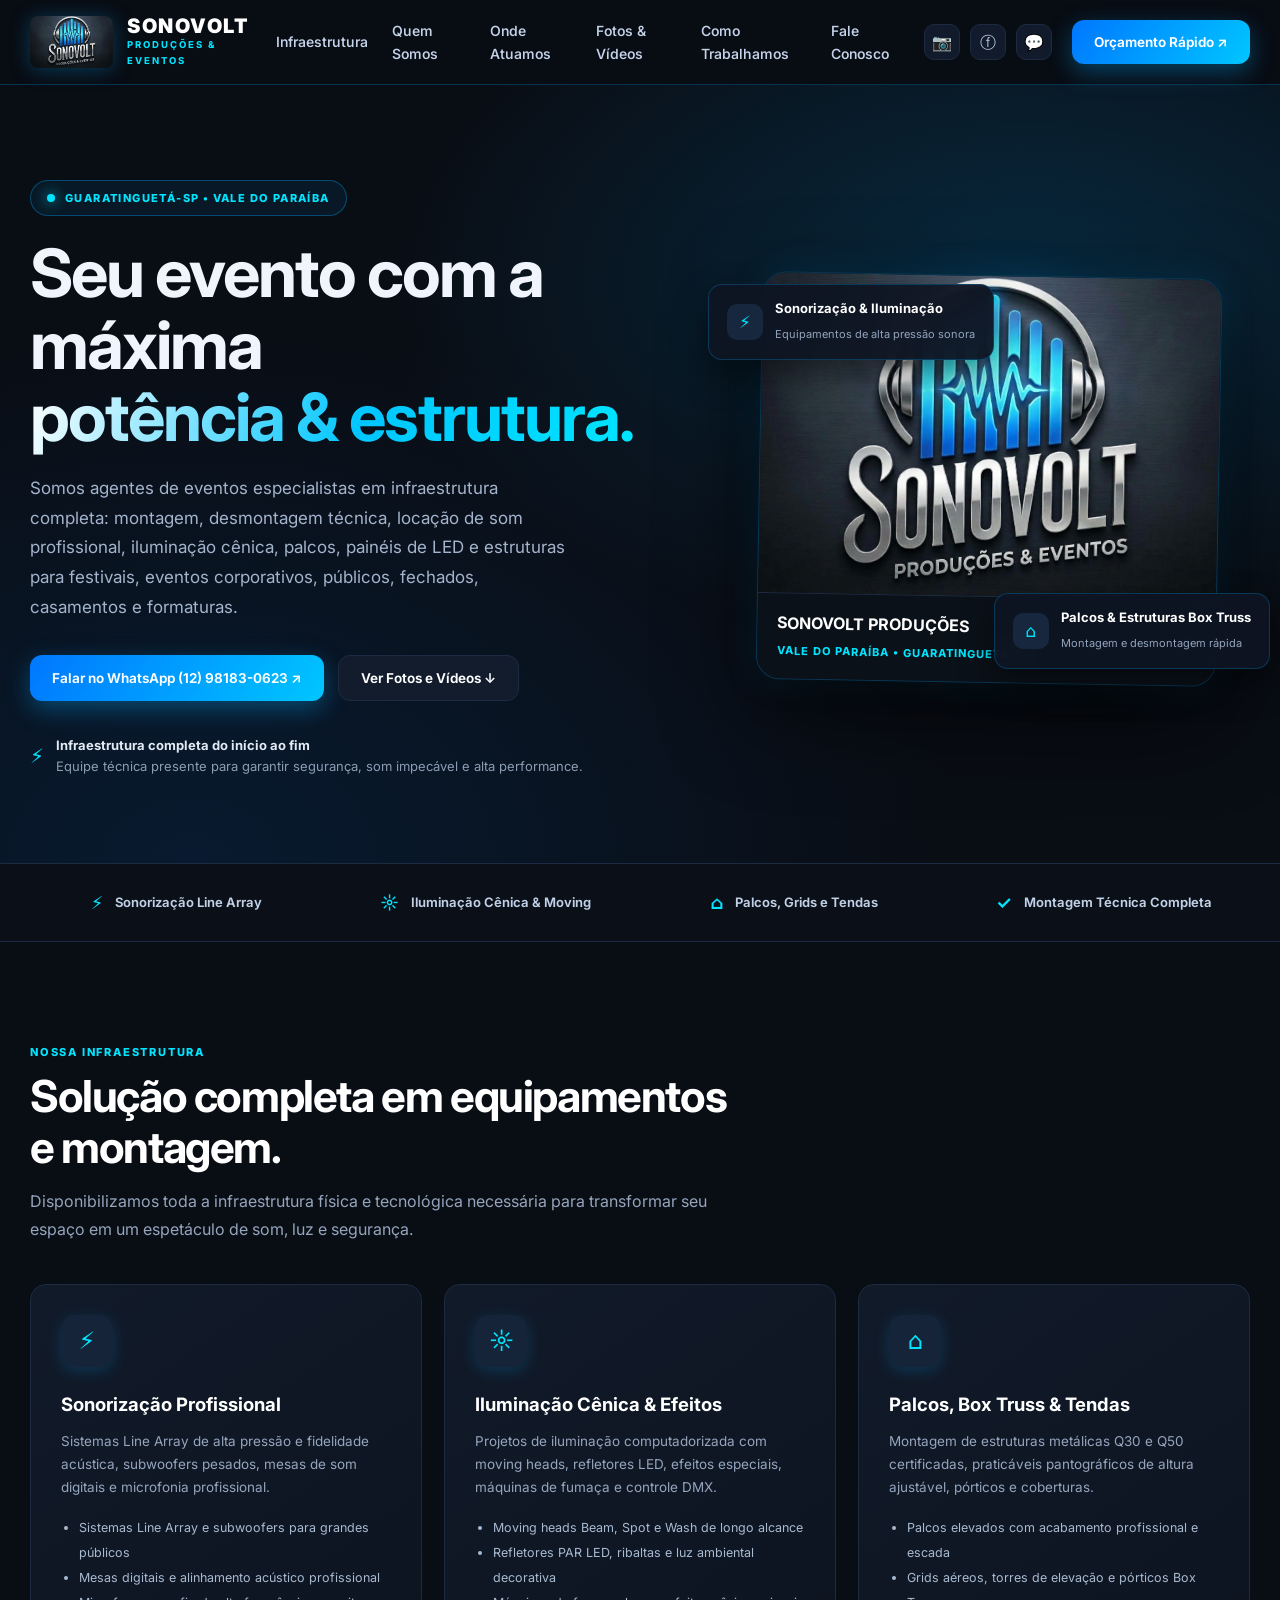
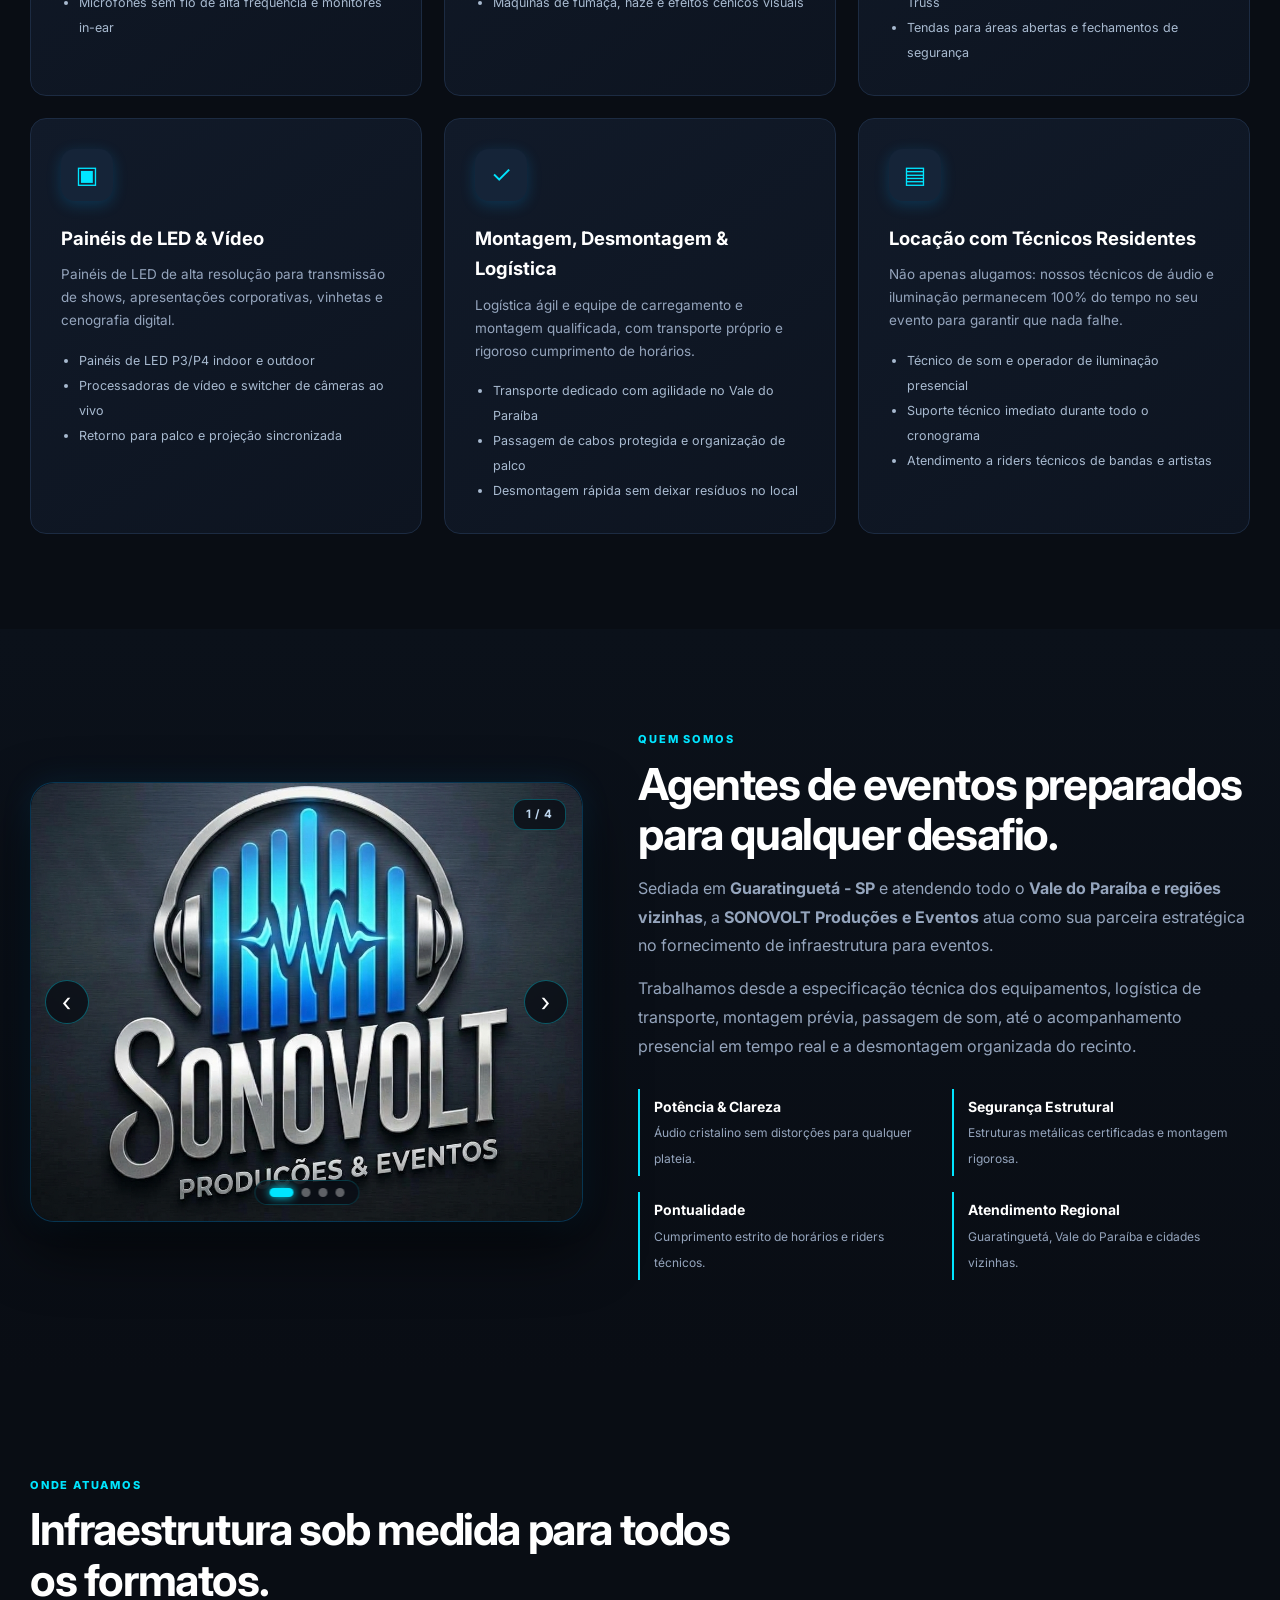
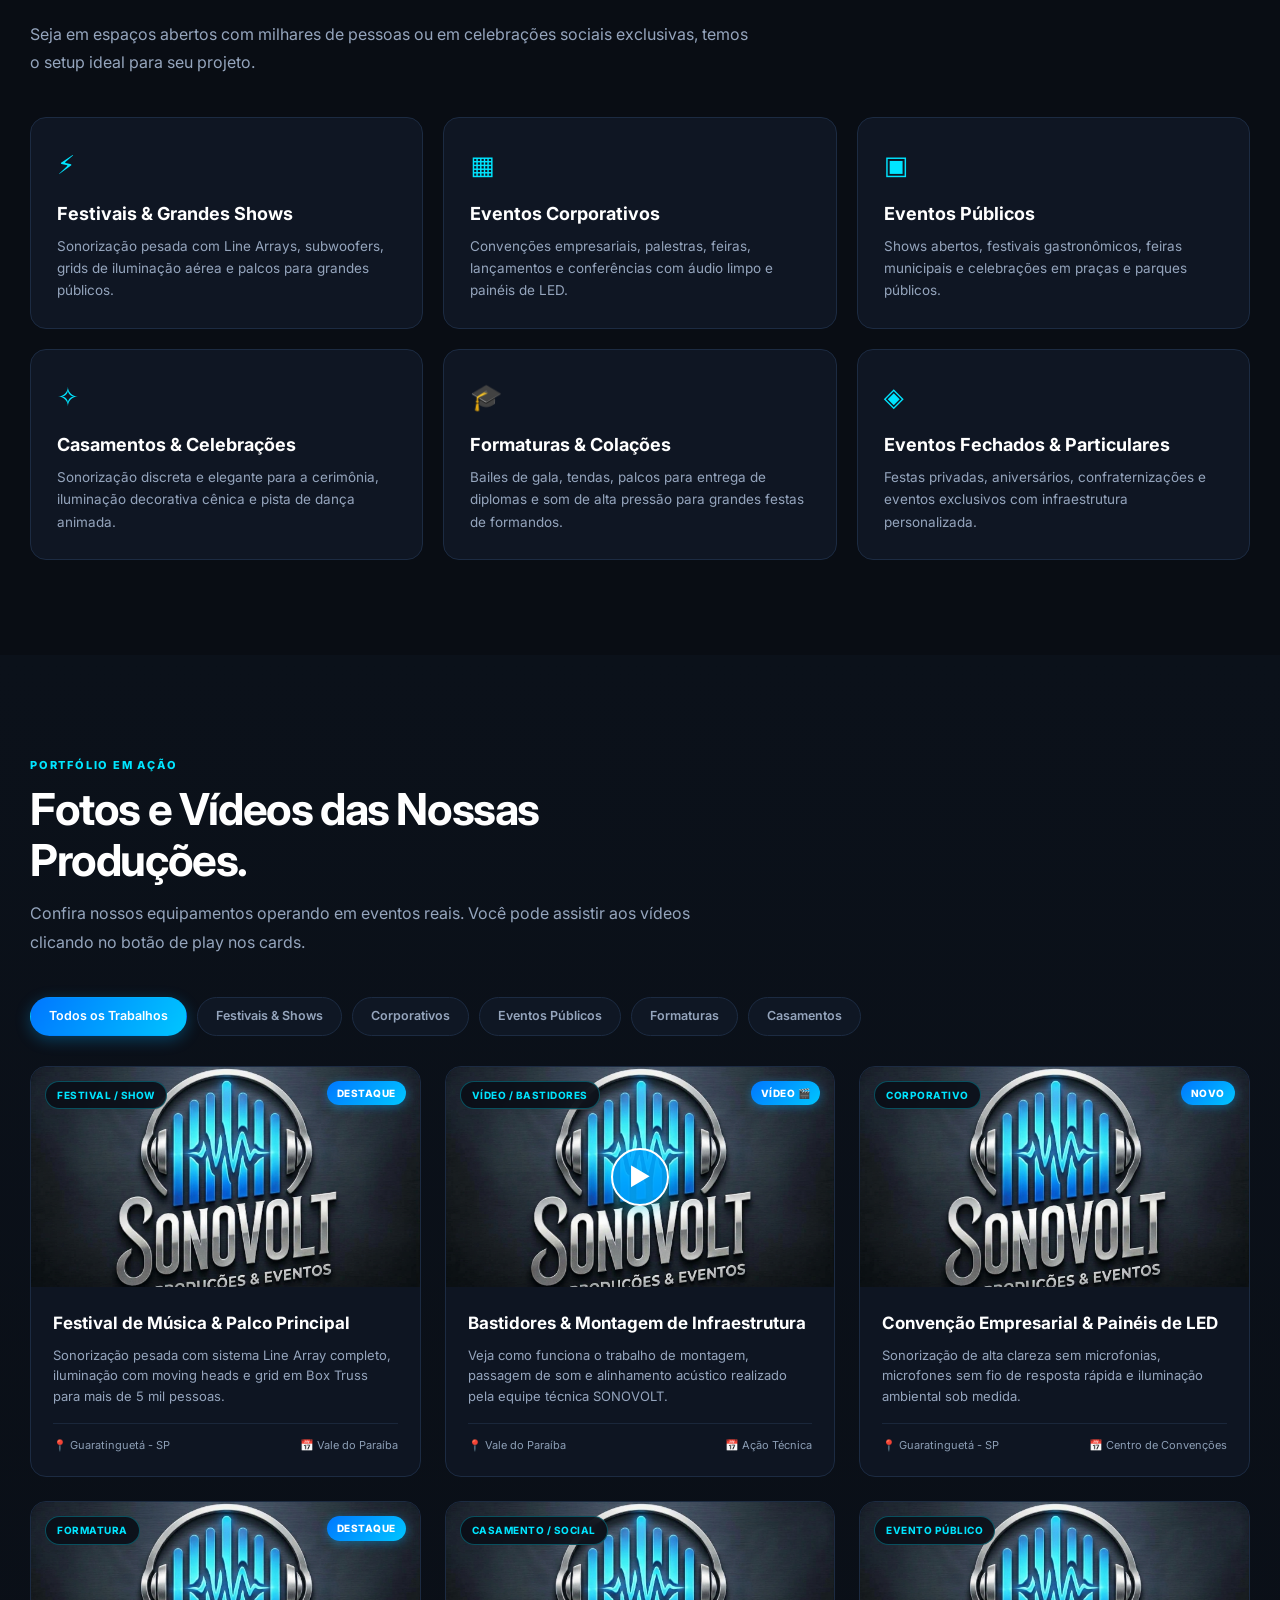
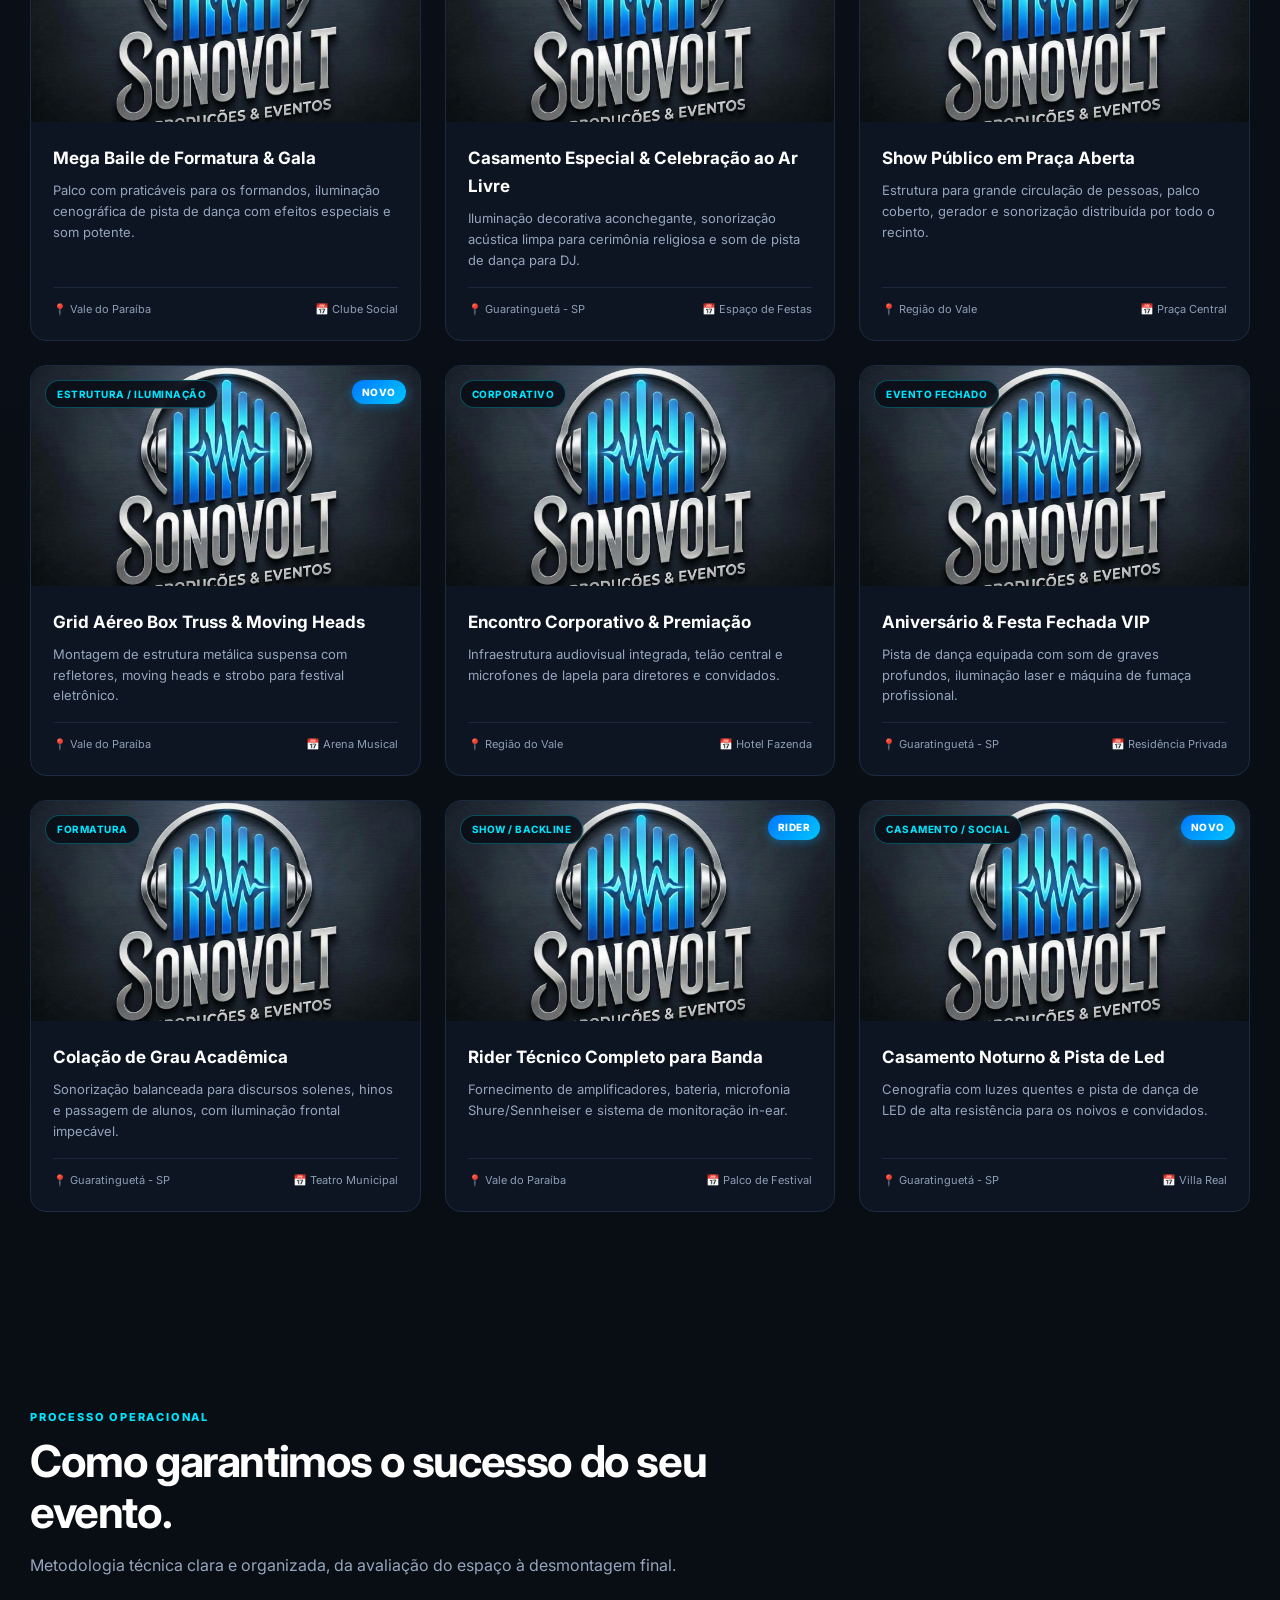
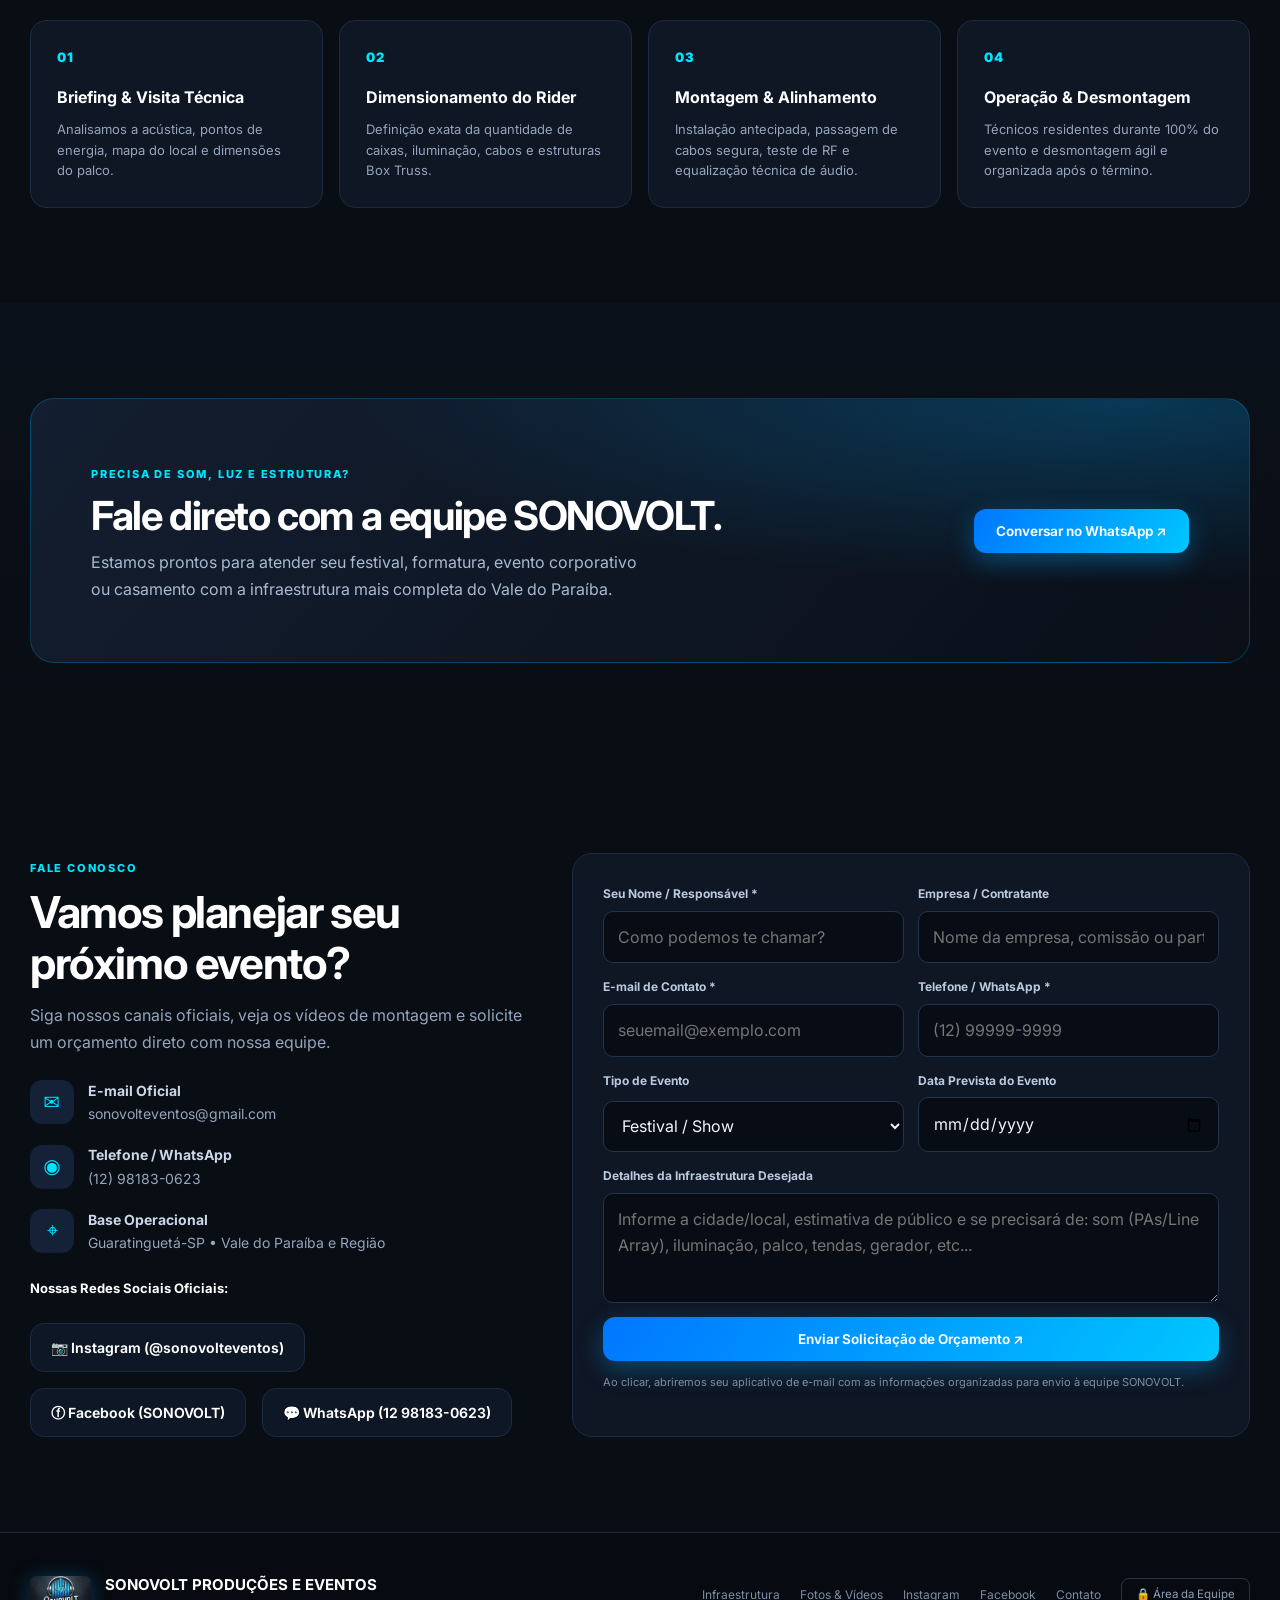
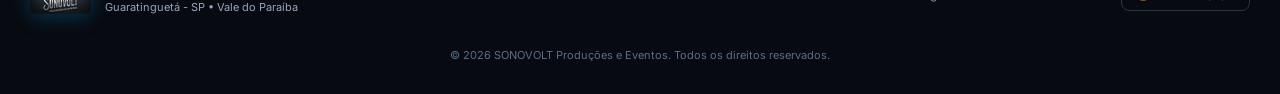
==== index.html @ 77bb7393 "Add files via upload" ====
<!DOCTYPE html>
<html lang="pt-BR">
<head>
  <meta charset="UTF-8">
  <meta name="viewport" content="width=device-width, initial-scale=1">
  <meta name="theme-color" content="#090d14">
  <meta name="description" content="SONOVOLT Produções e Eventos — Infraestrutura completa de montagem, desmontagem, locação e equipamentos para festivais, corporativos, públicos, casamentos e formaturas em Guaratinguetá-SP e Vale do Paraíba.">
  <title>SONOVOLT | Produções & Eventos — Guaratinguetá-SP</title>

  <!-- Google Fonts Inter -->
  <link rel="preconnect" href="https://fonts.googleapis.com">
  <link rel="preconnect" href="https://fonts.gstatic.com" crossorigin>
  <link href="https://fonts.googleapis.com/css2?family=Inter:wght@400;500;600;700;800;900&display=swap" rel="stylesheet">

  <!-- Estilo Oficial SONOVOLT -->
  <link rel="stylesheet" href="css/style.css">
</head>
<body>

  <!-- Topo & Navegação -->
  <header class="top">
    <div class="container nav">
      <a class="brand" href="#inicio" aria-label="SONOVOLT Início">
        <img src="assets/logo-sonovolt.jpg" alt="SONOVOLT Produções e Eventos" class="brand-logo-img">
        <div class="brand-text">
          <strong>SONOVOLT</strong>
          <small>PRODUÇÕES & EVENTOS</small>
        </div>
      </a>

      <div class="nav-right">
        <nav class="links" id="navLinks">
          <a href="#servicos">Infraestrutura</a>
          <a href="#sobre">Quem Somos</a>
          <a href="#atuacao">Onde Atuamos</a>
          <a href="#portfolio">Fotos & Vídeos</a>
          <a href="#processo">Como Trabalhamos</a>
          <a href="#contato">Fale Conosco</a>
        </nav>

        <!-- Redes Sociais no Topo -->
        <div class="social-nav-icons">
          <a href="https://instagram.com/sonovolteventos" target="_blank" class="social-nav-btn insta insta-link" title="Siga nosso Instagram" aria-label="Instagram">📷</a>
          <a href="https://facebook.com/sonovolteventos" target="_blank" class="social-nav-btn face face-link" title="Curta nosso Facebook" aria-label="Facebook">ⓕ</a>
          <a href="https://wa.me/5512981830623" target="_blank" class="social-nav-btn zap zap-link" title="Chame no WhatsApp" aria-label="WhatsApp">💬</a>
        </div>

        <a class="btn primary zap-link" href="https://wa.me/5512981830623" target="_blank">Orçamento Rápido ↗</a>
        <button class="menu-toggle" id="menuToggle" aria-label="Abrir menu">☰</button>
      </div>
    </div>
  </header>

  <main>
    <!-- Seção Hero / Principal -->
    <section class="hero" id="inicio">
      <div class="container hero-grid">
        <div>
          <span class="eyebrow"><span class="dot"></span> <span id="heroEyebrowText">Guaratinguetá-SP • Vale do Paraíba</span></span>
          <h1 id="heroMainTitle">Seu evento com a máxima<br><span class="gradient">potência & estrutura.</span></h1>
          <p id="heroDescription">Somos agentes de eventos especialistas em infraestrutura completa: montagem, desmontagem técnica, locação de som profissional, iluminação cênica, palcos, painéis de LED e estruturas para festivais, eventos corporativos, públicos, fechados, casamentos e formaturas.</p>
          
          <div class="hero-actions">
            <a class="btn primary zap-link" href="https://wa.me/5512981830623" target="_blank">Falar no WhatsApp (12) 98183-0623 ↗</a>
            <a class="btn" href="#portfolio">Ver Fotos e Vídeos ↓</a>
          </div>

          <div class="hero-note">
            <span style="color:var(--electric-cyan); font-size: 20px;">⚡</span>
            <span><strong>Infraestrutura completa do início ao fim</strong><br>Equipe técnica presente para garantir segurança, som impecável e alta performance.</span>
          </div>
        </div>

        <div class="hero-art">
          <div class="orb"></div>
          <div class="visual-card">
            <img src="assets/logo-sonovolt.jpg" alt="SONOVOLT Produções e Eventos">
            <div class="visual-caption">
              <div>
                <strong>SONOVOLT PRODUÇÕES</strong>
                <small>VALE DO PARAÍBA • GUARATINGUETÁ-SP</small>
              </div>
              <span style="color: var(--electric-cyan); font-size: 20px;">⚡</span>
            </div>
          </div>

          <div class="floating float-one">
            <span class="float-icon">⚡</span>
            <div>
              <b>Sonorização & Iluminação</b>
              <small>Equipamentos de alta pressão sonora</small>
            </div>
          </div>

          <div class="floating float-two">
            <span class="float-icon">⌂</span>
            <div>
              <b>Palcos & Estruturas Box Truss</b>
              <small>Montagem e desmontagem rápida</small>
            </div>
          </div>
        </div>
      </div>
    </section>

    <!-- Barra de Destaques / Confiança -->
    <div class="trust">
      <div class="container trust-grid">
        <div class="trust-item"><span>⚡</span> Sonorização Line Array</div>
        <div class="trust-item"><span>☼</span> Iluminação Cênica & Moving</div>
        <div class="trust-item"><span>⌂</span> Palcos, Grids e Tendas</div>
        <div class="trust-item"><span>✓</span> Montagem Técnica Completa</div>
      </div>
    </div>

    <!-- Seção: Infraestrutura e Serviços -->
    <section class="section" id="servicos">
      <div class="container">
        <div class="section-head">
          <span class="kicker">Nossa Infraestrutura</span>
          <h2>Solução completa em equipamentos e montagem.</h2>
          <p>Disponibilizamos toda a infraestrutura física e tecnológica necessária para transformar seu espaço em um espetáculo de som, luz e segurança.</p>
        </div>

        <!-- Renderizado dinamicamente via js/data.js ou CMS do Painel -->
        <div class="services-grid" id="servicesContainer"></div>
      </div>
    </section>

    <!-- Seção: Sobre a SONOVOLT -->
    <section class="section alt" id="sobre">
      <div class="container about-grid">
        <div class="about-visual-column">
          <!-- Retângulo Arredondado com Suporte a até 4 fotos -->
          <div class="about-visual" id="aboutVisualBox">
            <div class="about-slides" id="aboutSlidesContainer">
              <!-- Renderizado dinamicamente via js/site.js -->
            </div>
            
            <!-- Botões de Navegação Anterior / Próximo -->
            <button type="button" class="about-nav-btn prev" id="aboutPrevBtn" onclick="prevAboutPhoto()" aria-label="Foto Anterior" title="Foto Anterior">‹</button>
            <button type="button" class="about-nav-btn next" id="aboutNextBtn" onclick="nextAboutPhoto()" aria-label="Próxima Foto" title="Próxima Foto">›</button>

            <!-- Bolinhas de Navegação -->
            <div class="about-dots" id="aboutDotsContainer"></div>

            <!-- Contador de Fotos -->
            <div class="about-badge" id="aboutBadgeText">1 / 4</div>
          </div>

          <!-- Barra de Edição da Galeria "Quem Somos" (Aparece no Modo de Edição) -->
          <div class="about-editor-bar" id="aboutEditorBar">
            <div class="about-editor-header">
              <span class="about-editor-title">📷 <strong>Fotos do "Quem Somos" (Até 4 fotos)</strong></span>
              <button type="button" class="btn-fit-toggle" id="btnFitToggle" onclick="toggleAboutFitMode()" title="Alternar entre preencher o retângulo ou mostrar a foto inteira">
                📐 Ajuste: <b id="lblFitMode">Preencher Retângulo</b>
              </button>
            </div>
            <div class="about-thumbs-manager" id="aboutThumbsManager">
              <!-- Renderizado dinamicamente com botões para trocar/adicionar fotos -->
            </div>
            <small class="about-editor-hint">💡 <strong>Dica:</strong> Clique em <strong>"📷 Trocar"</strong> para subir qualquer foto do seu computador. Você pode ter até 4 fotos! Ao terminar, clique em <strong>"🚀 PUBLICAR SITE ATUALIZADO"</strong> no topo.</small>
          </div>
        </div>

        <div class="about-copy">
          <span class="kicker">Quem Somos</span>
          <h2>Agentes de eventos preparados para qualquer desafio.</h2>
          <p>Sediada em <strong>Guaratinguetá - SP</strong> e atendendo todo o <strong>Vale do Paraíba e regiões vizinhas</strong>, a <strong>SONOVOLT Produções e Eventos</strong> atua como sua parceira estratégica no fornecimento de infraestrutura para eventos.</p>
          <p style="margin-top: 14px;">Trabalhamos desde a especificação técnica dos equipamentos, logística de transporte, montagem prévia, passagem de som, até o acompanhamento presencial em tempo real e a desmontagem organizada do recinto.</p>
          
          <div class="pillars">
            <div class="pillar">
              <b>Potência & Clareza</b>
              <small>Áudio cristalino sem distorções para qualquer plateia.</small>
            </div>
            <div class="pillar">
              <b>Segurança Estrutural</b>
              <small>Estruturas metálicas certificadas e montagem rigorosa.</small>
            </div>
            <div class="pillar">
              <b>Pontualidade</b>
              <small>Cumprimento estrito de horários e riders técnicos.</small>
            </div>
            <div class="pillar">
              <b>Atendimento Regional</b>
              <small>Guaratinguetá, Vale do Paraíba e cidades vizinhas.</small>
            </div>
          </div>
        </div>
      </div>
    </section>

    <!-- Seção: Formatos Atendidos -->
    <section class="section" id="atuacao">
      <div class="container">
        <div class="section-head">
          <span class="kicker">Onde Atuamos</span>
          <h2>Infraestrutura sob medida para todos os formatos.</h2>
          <p>Seja em espaços abertos com milhares de pessoas ou em celebrações sociais exclusivas, temos o setup ideal para seu projeto.</p>
        </div>

        <div class="areas-grid">
          <div class="area-card">
            <div class="area-icon">⚡</div>
            <h3>Festivais & Grandes Shows</h3>
            <p>Sonorização pesada com Line Arrays, subwoofers, grids de iluminação aérea e palcos para grandes públicos.</p>
          </div>
          <div class="area-card">
            <div class="area-icon">▦</div>
            <h3>Eventos Corporativos</h3>
            <p>Convenções empresariais, palestras, feiras, lançamentos e conferências com áudio limpo e painéis de LED.</p>
          </div>
          <div class="area-card">
            <div class="area-icon">▣</div>
            <h3>Eventos Públicos</h3>
            <p>Shows abertos, festivais gastronômicos, feiras municipais e celebrações em praças e parques públicos.</p>
          </div>
          <div class="area-card">
            <div class="area-icon">✧</div>
            <h3>Casamentos & Celebrações</h3>
            <p>Sonorização discreta e elegante para a cerimônia, iluminação decorativa cênica e pista de dança animada.</p>
          </div>
          <div class="area-card">
            <div class="area-icon">🎓</div>
            <h3>Formaturas & Colações</h3>
            <p>Bailes de gala, tendas, palcos para entrega de diplomas e som de alta pressão para grandes festas de formandos.</p>
          </div>
          <div class="area-card">
            <div class="area-icon">◈</div>
            <h3>Eventos Fechados & Particulares</h3>
            <p>Festas privadas, aniversários, confraternizações e eventos exclusivos com infraestrutura personalizada.</p>
          </div>
        </div>
      </div>
    </section>

    <!-- Seção: Portfólio (Fotos e Vídeos) -->
    <section class="section alt" id="portfolio">
      <div class="container">
        <div class="section-head">
          <span class="kicker">Portfólio em Ação</span>
          <h2>Fotos e Vídeos das Nossas Produções.</h2>
          <p>Confira nossos equipamentos operando em eventos reais. Você pode assistir aos vídeos clicando no botão de play nos cards.</p>
        </div>

        <!-- Filtros de Categoria -->
        <div class="portfolio-filters">
          <button class="filter-btn active" data-filter="all">Todos os Trabalhos</button>
          <button class="filter-btn" data-filter="festival">Festivais & Shows</button>
          <button class="filter-btn" data-filter="corporativo">Corporativos</button>
          <button class="filter-btn" data-filter="publico">Eventos Públicos</button>
          <button class="filter-btn" data-filter="formatura">Formaturas</button>
          <button class="filter-btn" data-filter="casamento">Casamentos</button>
        </div>

        <!-- Cards de Portfólio Dinâmico (Fotos & Vídeos) -->
        <div class="portfolio-grid" id="portfolioContainer"></div>
      </div>
    </section>

    <!-- Seção: Como trabalhamos (Processo) -->
    <section class="section" id="processo">
      <div class="container">
        <div class="section-head">
          <span class="kicker">Processo Operacional</span>
          <h2>Como garantimos o sucesso do seu evento.</h2>
          <p>Metodologia técnica clara e organizada, da avaliação do espaço à desmontagem final.</p>
        </div>

        <div class="process-grid">
          <article class="process-step">
            <h3>Briefing & Visita Técnica</h3>
            <p>Analisamos a acústica, pontos de energia, mapa do local e dimensões do palco.</p>
          </article>
          <article class="process-step">
            <h3>Dimensionamento do Rider</h3>
            <p>Definição exata da quantidade de caixas, iluminação, cabos e estruturas Box Truss.</p>
          </article>
          <article class="process-step">
            <h3>Montagem & Alinhamento</h3>
            <p>Instalação antecipada, passagem de cabos segura, teste de RF e equalização técnica de áudio.</p>
          </article>
          <article class="process-step">
            <h3>Operação & Desmontagem</h3>
            <p>Técnicos residentes durante 100% do evento e desmontagem ágil e organizada após o término.</p>
          </article>
        </div>
      </div>
    </section>

    <!-- Banner Chamada para Ação (CTA) -->
    <section class="section alt">
      <div class="container">
        <div class="cta-banner">
          <div>
            <span class="kicker">Precisa de som, luz e estrutura?</span>
            <h2>Fale direto com a equipe SONOVOLT.</h2>
            <p>Estamos prontos para atender seu festival, formatura, evento corporativo ou casamento com a infraestrutura mais completa do Vale do Paraíba.</p>
          </div>
          <a class="btn primary zap-link" href="https://wa.me/5512981830623" target="_blank">Conversar no WhatsApp ↗</a>
        </div>
      </div>
    </section>

    <!-- Seção de Contato & Redes Sociais -->
    <section class="section" id="contato">
      <div class="container contact-grid">
        <div>
          <span class="kicker">Fale Conosco</span>
          <h2>Vamos planejar seu próximo evento?</h2>
          <p style="color:var(--muted); margin: 12px 0 20px;">Siga nossos canais oficiais, veja os vídeos de montagem e solicite um orçamento direto com nossa equipe.</p>

          <div class="contact-info">
            <div class="contact-card">
              <div class="contact-icon">✉</div>
              <div>
                <b>E-mail Oficial</b><br>
                <span id="displayEmail" style="color:var(--muted)">sonovolteventos@gmail.com</span>
              </div>
            </div>
            <div class="contact-card">
              <div class="contact-icon">◉</div>
              <div>
                <b>Telefone / WhatsApp</b><br>
                <span id="displayPhone" style="color:var(--muted)">(12) 98183-0623</span>
              </div>
            </div>
            <div class="contact-card">
              <div class="contact-icon">⌖</div>
              <div>
                <b>Base Operacional</b><br>
                <span id="displayLocation" style="color:var(--muted)">Guaratinguetá-SP • Vale do Paraíba</span>
              </div>
            </div>
          </div>

          <!-- Redes Sociais em Destaque -->
          <div style="margin-top: 24px;">
            <b style="color: #fff; font-size: 13px; display: block; margin-bottom: 12px;">Nossas Redes Sociais Oficiais:</b>
            <div class="social-strip">
              <a href="https://instagram.com/sonovolteventos" target="_blank" class="social-card-btn instagram insta-link">
                <span>📷 Instagram (@sonovolteventos)</span>
              </a>
              <a href="https://facebook.com/sonovolteventos" target="_blank" class="social-card-btn facebook face-link">
                <span>ⓕ Facebook (SONOVOLT)</span>
              </a>
              <a href="https://wa.me/5512981830623" target="_blank" class="social-card-btn whatsapp zap-link">
                <span>💬 WhatsApp (12 98183-0623)</span>
              </a>
            </div>
          </div>
        </div>

        <!-- Formulário Funcional de Orçamento -->
        <form class="contact-form" id="contactForm">
          <div class="form-row">
            <div class="field">
              <label for="name">Seu Nome / Responsável *</label>
              <input id="name" required placeholder="Como podemos te chamar?">
            </div>
            <div class="field">
              <label for="company">Empresa / Contratante</label>
              <input id="company" placeholder="Nome da empresa, comissão ou particular">
            </div>
          </div>

          <div class="form-row">
            <div class="field">
              <label for="email">E-mail de Contato *</label>
              <input id="email" type="email" required placeholder="seuemail@exemplo.com">
            </div>
            <div class="field">
              <label for="phone">Telefone / WhatsApp *</label>
              <input id="phone" type="tel" required placeholder="(12) 99999-9999">
            </div>
          </div>

          <div class="form-row">
            <div class="field">
              <label for="kind">Tipo de Evento</label>
              <select id="kind">
                <option>Festival / Show</option>
                <option>Evento Corporativo</option>
                <option>Evento Público</option>
                <option>Casamento / Social</option>
                <option>Formatura / Colação</option>
                <option>Evento Fechado / Particular</option>
                <option>Locação de Equipamentos / Rider</option>
                <option>Outro</option>
              </select>
            </div>
            <div class="field">
              <label for="date">Data Prevista do Evento</label>
              <input id="date" type="date">
            </div>
          </div>

          <div class="field">
            <label for="details">Detalhes da Infraestrutura Desejada</label>
            <textarea id="details" placeholder="Informe a cidade/local, estimativa de público e se precisará de: som (PAs/Line Array), iluminação, palco, tendas, gerador, etc..."></textarea>
          </div>

          <button class="btn primary" type="submit" style="width: 100%;">Enviar Solicitação de Orçamento ↗</button>
          <p class="form-hint">Ao clicar, abriremos seu aplicativo de e-mail com as informações organizadas para envio à equipe SONOVOLT.</p>
        </form>
      </div>
    </section>
  </main>

  <!-- Rodapé -->
  <footer>
    <div class="container footer-row">
      <div style="display: flex; align-items: center; gap: 14px;">
        <img src="assets/logo-sonovolt.jpg" alt="SONOVOLT" class="brand-logo-img" style="height: 38px; border-radius: 6px;">
        <div>
          <strong style="color: #fff; font-size: 15px;">SONOVOLT PRODUÇÕES E EVENTOS</strong>
          <div style="color: var(--muted); font-size: 11px;">Guaratinguetá - SP • Vale do Paraíba</div>
        </div>
      </div>

      <div class="footer-links">
        <a href="#servicos">Infraestrutura</a>
        <a href="#portfolio">Fotos & Vídeos</a>
        <a href="https://instagram.com/sonovolteventos" target="_blank" class="insta-link">Instagram</a>
        <a href="https://facebook.com/sonovolteventos" target="_blank" class="face-link">Facebook</a>
        <a href="#contato">Contato</a>
        <!-- Acesso Restrito Discreto com Usuário e Senha -->
        <button class="restricted-btn btn-open-login" title="Acesso Restrito para Equipe Técnica">
          <span>🔒 Área da Equipe</span>
        </button>
      </div>

      <div style="width: 100%; text-align: center; color: #5a6e87; font-size: 11px; margin-top: 10px;">
        © <span id="year"></span> SONOVOLT Produções e Eventos. Todos os direitos reservados.
      </div>
    </div>
  </footer>

  <!-- Modal de Vídeo / Lightbox Player -->
  <div class="video-modal-backdrop" id="videoModalBackdrop">
    <div class="video-modal-container">
      <div class="video-modal-head">
        <h3 id="videoModalTitle">Vídeo de Produção SONOVOLT</h3>
        <button class="xbtn" id="videoModalClose" aria-label="Fechar Vídeo">×</button>
      </div>
      <div class="video-modal-body" id="videoModalBody"></div>
    </div>
  </div>

  <!-- Modal de Acesso Restrito (Login da Equipe) -->
  <div class="auth-backdrop" id="authBackdrop">
    <div class="auth-box">
      <button class="auth-close" id="authCloseBtn" aria-label="Fechar">×</button>
      <div class="auth-header">
        <img src="assets/logo-sonovolt.jpg" alt="SONOVOLT Logo">
        <h3>Área Restrita da Equipe</h3>
        <p>Acesso exclusivo para produtores e técnicos SONOVOLT</p>
      </div>

      <div class="auth-error" id="authError">Usuário ou senha incorretos.</div>

      <form id="authForm">
        <div class="field">
          <label for="authUsername">Usuário</label>
          <input id="authUsername" required placeholder="Digite seu usuário" autocomplete="username">
        </div>
        <div class="field">
          <label for="authPassword">Senha</label>
          <input id="authPassword" type="password" required placeholder="Digite sua senha" autocomplete="current-password">
        </div>
        <button class="btn primary" type="submit" style="width: 100%; margin-top: 10px;">Entrar no Painel 🔒</button>
      </form>
    </div>
  </div>

  <!-- Toast de Notificação -->
  <div class="toast" id="toast"></div>

  <!-- Scripts Separados e Modulares -->
  <script src="js/data.js"></script>
  <script src="js/site.js"></script>
</body>
</html>
---- css/style.css ----
/* ==========================================================================
   SONOVOLT Produções e Eventos - Design System & Estilos Principais
   Identidade: Azul Elétrico Neon • Prata Cromado • Grafite Profundo
   ========================================================================== */

:root {
  --bg: #090d14;
  --bg-gradient: radial-gradient(circle at 80% -10%, rgba(0, 168, 255, 0.12) 0, transparent 40%), #090d14;
  --panel: #0e1522;
  --panel2: #141f30;
  --line: #1c2b42;
  --line-glow: rgba(0, 168, 255, 0.25);
  --line-light: rgba(255, 255, 255, 0.08);
  --text: #f0f4fc;
  --muted: #95a5bd;
  --silver: #d4e0ee;
  
  /* Cores oficiais da Logo SONOVOLT */
  --electric-blue: #00a8ff;
  --electric-cyan: #00e5ff;
  --electric-dark: #0066cc;
  --glow: 0 0 25px rgba(0, 168, 255, 0.35);
  
  --max: 1220px;
  --radius: 16px;
  --transition: all 0.25s cubic-bezier(0.16, 1, 0.3, 1);
}

* {
  box-sizing: border-box;
  margin: 0;
  padding: 0;
}

html {
  scroll-behavior: smooth;
  scroll-padding-top: 90px;
}

body {
  background: var(--bg);
  background-image: var(--bg-gradient);
  color: var(--text);
  font: 16px/1.65 'Inter', system-ui, -apple-system, BlinkMacSystemFont, "Segoe UI", Roboto, sans-serif;
  overflow-x: hidden;
  -webkit-font-smoothing: antialiased;
}

body.editing-active {
  padding-top: 60px; /* Espaço para a barra flutuante do editor */
}

a {
  color: inherit;
  text-decoration: none;
}

button, input, textarea, select {
  font: inherit;
}

.container {
  width: min(var(--max), calc(100% - 48px));
  margin: auto;
}

/* --------------------------------------------------
   🎨 BARRA DO MODO DE EDIÇÃO AO VIVO (ESTILO WIX)
   -------------------------------------------------- */
.live-editor-bar {
  position: fixed;
  top: 0;
  left: 0;
  right: 0;
  height: 60px;
  background: #060a12;
  border-bottom: 2px solid var(--electric-cyan);
  z-index: 1000;
  display: flex;
  align-items: center;
  justify-content: space-between;
  padding: 0 24px;
  box-shadow: 0 10px 30px rgba(0,0,0,0.8);
  font-size: 13px;
}

.live-editor-info {
  display: flex;
  align-items: center;
  gap: 12px;
}

.live-editor-status {
  display: inline-flex;
  align-items: center;
  gap: 6px;
  background: rgba(0, 229, 255, 0.12);
  color: var(--electric-cyan);
  border: 1px solid rgba(0, 229, 255, 0.3);
  padding: 4px 10px;
  border-radius: 999px;
  font-weight: 800;
  font-size: 11px;
  letter-spacing: 0.5px;
}

.live-editor-actions {
  display: flex;
  align-items: center;
  gap: 10px;
}

.btn-publish-live {
  background: linear-gradient(135deg, #059669, #10b981) !important;
  color: #fff !important;
  border: 0 !important;
  font-weight: 800 !important;
  box-shadow: 0 0 20px rgba(16, 185, 129, 0.5);
  padding: 8px 18px !important;
  border-radius: 10px !important;
}

.btn-publish-live:hover {
  filter: brightness(1.15);
  transform: scale(1.03);
}

/* Destaque visual ao passar o mouse sobre textos editáveis */
body.editing-active [contenteditable="true"] {
  outline: 1px dashed rgba(0, 168, 255, 0.45);
  border-radius: 4px;
  padding: 2px 4px;
  transition: all 0.2s;
  cursor: text;
}

body.editing-active [contenteditable="true"]:hover {
  outline: 2px solid var(--electric-cyan);
  background: rgba(0, 229, 255, 0.08);
}

body.editing-active [contenteditable="true"]:focus {
  outline: 2px solid var(--electric-cyan);
  background: rgba(0, 229, 255, 0.14);
}

/* --------------------------------------------------
   Navbar & Topo
   -------------------------------------------------- */
.top {
  position: sticky;
  top: 0;
  z-index: 60;
  background: rgba(9, 13, 20, 0.94);
  backdrop-filter: blur(16px);
  -webkit-backdrop-filter: blur(16px);
  border-bottom: 1px solid var(--line-glow);
}

body.editing-active .top {
  top: 60px;
}

.nav {
  height: 84px;
  display: flex;
  align-items: center;
  justify-content: space-between;
  gap: 20px;
}

.brand {
  display: flex;
  align-items: center;
  gap: 14px;
  text-decoration: none;
}

.brand-logo-img {
  height: 52px;
  width: auto;
  max-width: 170px;
  object-fit: contain;
  border-radius: 8px;
  filter: drop-shadow(0 2px 10px rgba(0, 168, 255, 0.3));
}

.brand-text {
  display: flex;
  flex-direction: column;
}

.brand-text strong {
  font-size: 20px;
  font-weight: 900;
  letter-spacing: 1.5px;
  color: #fff;
  line-height: 1.1;
}

.brand-text small {
  color: var(--electric-cyan);
  font-size: 9.5px;
  letter-spacing: 2px;
  font-weight: 750;
  text-transform: uppercase;
}

.nav-right {
  display: flex;
  align-items: center;
  gap: 20px;
}

.links {
  display: flex;
  align-items: center;
  gap: 24px;
  color: #c5d3ea;
  font-size: 14px;
  font-weight: 550;
}

.links a {
  transition: var(--transition);
}

.links a:hover {
  color: var(--electric-cyan);
}

/* Ícones de Redes Sociais no Topo */
.social-nav-icons {
  display: flex;
  align-items: center;
  gap: 10px;
}

.social-nav-btn {
  width: 36px;
  height: 36px;
  border-radius: 10px;
  background: #111b2b;
  border: 1px solid var(--line);
  display: grid;
  place-items: center;
  color: #b5c7df;
  font-size: 16px;
  transition: var(--transition);
}

.social-nav-btn:hover {
  transform: translateY(-2px);
  border-color: var(--electric-cyan);
  color: #fff;
  box-shadow: 0 4px 14px rgba(0, 168, 255, 0.3);
}

.social-nav-btn.insta:hover {
  background: linear-gradient(135deg, #833ab4, #fd1d1d, #fcb045);
  border-color: transparent;
}

.social-nav-btn.face:hover {
  background: #1877f2;
  border-color: transparent;
}

.social-nav-btn.zap:hover {
  background: #25d366;
  border-color: transparent;
}

/* Botões */
.btn {
  display: inline-flex;
  align-items: center;
  justify-content: center;
  gap: 8px;
  padding: 11px 22px;
  border-radius: 12px;
  border: 1px solid var(--line);
  background: #121c2d;
  color: #fff;
  font-weight: 650;
  font-size: 13.5px;
  cursor: pointer;
  transition: var(--transition);
  white-space: nowrap;
}

.btn:hover {
  transform: translateY(-2px);
  filter: brightness(1.15);
  box-shadow: 0 6px 20px rgba(0,0,0,0.25);
}

.btn.primary {
  border: 0;
  background: linear-gradient(125deg, #0077ff, #00c6ff);
  color: #fff;
  box-shadow: 0 8px 25px rgba(0, 168, 255, 0.35);
}

.btn.primary:hover {
  box-shadow: 0 10px 30px rgba(0, 229, 255, 0.45);
}

.btn.whatsapp {
  background: #153828;
  border-color: #256a4b;
  color: #5debaf;
}

.btn.whatsapp:hover {
  background: #1b4d36;
  color: #fff;
}

.menu-toggle {
  display: none;
  background: none;
  border: 1px solid var(--line);
  border-radius: 10px;
  color: white;
  padding: 9px 13px;
  font-size: 18px;
  cursor: pointer;
}

/* --------------------------------------------------
   Hero Section
   -------------------------------------------------- */
.hero {
  position: relative;
  overflow: hidden;
  padding: 95px 0 85px;
  background: 
    radial-gradient(ellipse at 80% 25%, rgba(0, 168, 255, 0.18) 0, transparent 45%),
    radial-gradient(ellipse at 15% 100%, rgba(0, 102, 204, 0.15) 0, transparent 50%);
}

.hero-grid {
  display: grid;
  grid-template-columns: 1.1fr 0.9fr;
  gap: 60px;
  align-items: center;
}

.eyebrow {
  display: inline-flex;
  align-items: center;
  gap: 10px;
  border: 1px solid rgba(0, 168, 255, 0.35);
  background: rgba(0, 168, 255, 0.08);
  color: var(--electric-cyan);
  border-radius: 999px;
  padding: 8px 16px;
  font-size: 11px;
  font-weight: 800;
  letter-spacing: 1.4px;
  text-transform: uppercase;
  margin-bottom: 22px;
}

.dot {
  width: 8px;
  height: 8px;
  background: var(--electric-cyan);
  border-radius: 50%;
  box-shadow: 0 0 14px var(--electric-cyan);
}

h1 {
  font-size: clamp(38px, 5.2vw, 68px);
  line-height: 1.08;
  letter-spacing: -2px;
  margin: 0 0 20px;
}

.gradient {
  background: linear-gradient(110deg, #ffffff, #00c6ff 55%, #00e5ff);
  -webkit-background-clip: text;
  background-clip: text;
  color: transparent;
}

.hero p {
  color: #a4b4cc;
  max-width: 550px;
  font-size: 17px;
  line-height: 1.75;
}

.hero-actions {
  display: flex;
  gap: 14px;
  flex-wrap: wrap;
  margin-top: 32px;
}

.hero-note {
  display: flex;
  align-items: center;
  gap: 12px;
  margin-top: 34px;
  color: #8c9cb3;
  font-size: 13px;
}

.hero-note strong {
  color: #e2eaf5;
}

/* Arte / Imagem da Logo em destaque */
.hero-art {
  min-height: 420px;
  position: relative;
  display: grid;
  place-items: center;
}

.orb {
  position: absolute;
  width: 380px;
  height: 380px;
  border-radius: 50%;
  background: linear-gradient(140deg, rgba(0, 168, 255, 0.22), rgba(0, 229, 255, 0.1));
  filter: blur(25px);
}

.visual-card {
  position: relative;
  width: min(100%, 460px);
  border: 1px solid var(--line-glow);
  border-radius: 24px;
  overflow: hidden;
  background: #0b111a;
  box-shadow: 0 30px 90px rgba(0, 0, 0, 0.7), 0 0 35px rgba(0, 168, 255, 0.15);
  transform: rotate(1deg);
  transition: var(--transition);
}

.visual-card:hover {
  transform: rotate(0deg) scale(1.02);
  border-color: var(--electric-cyan);
}

.visual-card img {
  width: 100%;
  height: 320px;
  object-fit: cover;
  display: block;
}

.visual-caption {
  padding: 16px 20px;
  background: rgba(11, 17, 26, 0.95);
  border-top: 1px solid var(--line);
  display: flex;
  justify-content: space-between;
  align-items: center;
}

.visual-caption strong {
  font-size: 16px;
  color: #fff;
  display: block;
}

.visual-caption small {
  color: var(--electric-cyan);
  font-size: 11px;
  font-weight: 750;
  letter-spacing: 1px;
}

.floating {
  position: absolute;
  padding: 13px 18px;
  background: rgba(14, 21, 34, 0.94);
  border: 1px solid var(--line-glow);
  border-radius: 14px;
  box-shadow: 0 15px 35px rgba(0, 0, 0, 0.45);
  backdrop-filter: blur(12px);
  display: flex;
  align-items: center;
  gap: 12px;
}

.floating b {
  font-size: 13px;
  color: #fff;
  display: block;
}

.floating small {
  color: #92a4bd;
  font-size: 11px;
}

.float-icon {
  display: grid;
  place-items: center;
  width: 36px;
  height: 36px;
  border-radius: 10px;
  background: #17273d;
  color: var(--electric-cyan);
  font-size: 17px;
}

.float-one {
  top: 15px;
  left: -20px;
}

.float-two {
  bottom: 20px;
  right: -20px;
}

/* --------------------------------------------------
   Barra de Destaques
   -------------------------------------------------- */
.trust {
  border-top: 1px solid var(--line);
  border-bottom: 1px solid var(--line);
  background: #0b1018;
}

.trust-grid {
  display: grid;
  grid-template-columns: repeat(4, 1fr);
  padding: 24px 0;
  gap: 16px;
}

.trust-item {
  display: flex;
  align-items: center;
  justify-content: center;
  gap: 12px;
  color: #c0d0e6;
  font-size: 13px;
  font-weight: 650;
}

.trust-item span {
  font-size: 18px;
  color: var(--electric-cyan);
}

/* --------------------------------------------------
   Seções Gerais
   -------------------------------------------------- */
.section {
  padding: 95px 0;
}

.section.alt {
  background: linear-gradient(180deg, #0b111a, #090d14);
}

.section-head {
  max-width: 720px;
  margin-bottom: 40px;
}

.kicker {
  color: var(--electric-cyan);
  font-size: 11px;
  font-weight: 800;
  letter-spacing: 1.8px;
  text-transform: uppercase;
  display: inline-block;
  margin-bottom: 10px;
}

.section h2 {
  font-size: clamp(28px, 3.8vw, 44px);
  letter-spacing: -1.4px;
  line-height: 1.15;
  margin: 0 0 14px;
  color: #fff;
}

.section-head p, .about-copy p {
  color: var(--muted);
  line-height: 1.8;
  font-size: 16px;
}

/* --------------------------------------------------
   Grid de Serviços (Infraestrutura)
   -------------------------------------------------- */
.services-grid {
  display: grid;
  grid-template-columns: repeat(3, 1fr);
  gap: 22px;
}

.service-card {
  padding: 30px;
  border: 1px solid var(--line);
  border-radius: var(--radius);
  background: linear-gradient(145deg, #111a29, #0d1420);
  transition: var(--transition);
}

.service-card:hover {
  transform: translateY(-5px);
  border-color: var(--electric-blue);
  box-shadow: 0 16px 40px rgba(0, 168, 255, 0.15);
}

.service-icon {
  width: 52px;
  height: 52px;
  border-radius: 14px;
  display: grid;
  place-items: center;
  background: #152438;
  color: var(--electric-cyan);
  font-size: 24px;
  margin-bottom: 22px;
  box-shadow: 0 4px 15px rgba(0, 168, 255, 0.2);
}

.service-card h3 {
  font-size: 18.5px;
  margin-bottom: 10px;
  color: #fff;
}

.service-card p {
  font-size: 13.5px;
  color: var(--muted);
  line-height: 1.7;
}

.service-card ul {
  padding-left: 18px;
  color: #a8bad0;
  font-size: 12.5px;
  line-height: 2;
  margin-top: 16px;
}

/* --------------------------------------------------
   Sobre Nós (Galeria de até 4 fotos com bordas arredondadas e ajuste perfeito)
   -------------------------------------------------- */
.about-grid {
  display: grid;
  grid-template-columns: 0.95fr 1.05fr;
  gap: 55px;
  align-items: center;
}

.about-visual-column {
  display: flex;
  flex-direction: column;
  gap: 14px;
  width: 100%;
}

.about-visual {
  position: relative;
  width: 100%;
  height: 440px;
  border-radius: 24px;
  overflow: hidden;
  border: 1px solid var(--line-glow);
  background: radial-gradient(circle at 50% 50%, rgba(0, 168, 255, 0.12), #090e17 80%);
  box-shadow: 0 25px 60px rgba(0, 0, 0, 0.65), 0 0 30px rgba(0, 168, 255, 0.12);
  display: flex;
  align-items: center;
  justify-content: center;
}

.about-slides {
  position: absolute;
  inset: 0;
  width: 100%;
  height: 100%;
}

.about-slide {
  position: absolute;
  inset: 0;
  width: 100%;
  height: 100%;
  opacity: 0;
  visibility: hidden;
  transition: opacity 0.45s ease, transform 0.45s ease;
  transform: scale(1.02);
  display: flex;
  align-items: center;
  justify-content: center;
}

.about-slide.active {
  opacity: 1;
  visibility: visible;
  transform: scale(1);
  z-index: 2;
}

.about-slide img {
  width: 100%;
  height: 100%;
  display: block;
  border-radius: 24px;
  transition: all 0.3s ease;
}

/* Modo: Preencher completamente o retângulo arredondado */
.about-visual.fit-cover .about-slide img {
  object-fit: cover;
  object-position: center;
}

/* Modo: Conter foto inteira sem cortar */
.about-visual.fit-contain .about-slide img {
  object-fit: contain;
  object-position: center;
  padding: 16px;
  filter: drop-shadow(0 15px 35px rgba(0, 168, 255, 0.35));
}

/* Botões de Navegação Anterior / Próximo */
.about-nav-btn {
  position: absolute;
  top: 50%;
  transform: translateY(-50%);
  width: 44px;
  height: 44px;
  border-radius: 50%;
  background: rgba(9, 13, 20, 0.82);
  backdrop-filter: blur(8px);
  border: 1px solid rgba(0, 229, 255, 0.35);
  color: #fff;
  font-size: 26px;
  line-height: 1;
  cursor: pointer;
  display: flex;
  align-items: center;
  justify-content: center;
  z-index: 10;
  transition: all 0.25s ease;
  user-select: none;
}

.about-nav-btn:hover {
  background: rgba(0, 168, 255, 0.9);
  border-color: #00e5ff;
  box-shadow: 0 0 20px rgba(0, 229, 255, 0.7);
  transform: translateY(-50%) scale(1.1);
}

.about-nav-btn.prev {
  left: 14px;
}

.about-nav-btn.next {
  right: 14px;
}

/* Bolinhas de Navegação */
.about-dots {
  position: absolute;
  bottom: 16px;
  left: 50%;
  transform: translateX(-50%);
  display: flex;
  align-items: center;
  gap: 8px;
  z-index: 10;
  background: rgba(9, 13, 20, 0.75);
  backdrop-filter: blur(8px);
  padding: 7px 14px;
  border-radius: 20px;
  border: 1px solid rgba(0, 229, 255, 0.2);
}

.about-dot {
  width: 9px;
  height: 9px;
  border-radius: 50%;
  background: rgba(255, 255, 255, 0.35);
  cursor: pointer;
  transition: all 0.25s ease;
  border: none;
  padding: 0;
}

.about-dot:hover {
  background: rgba(255, 255, 255, 0.8);
}

.about-dot.active {
  width: 24px;
  border-radius: 8px;
  background: var(--electric-cyan);
  box-shadow: 0 0 10px var(--electric-cyan);
}

/* Badge Contador */
.about-badge {
  position: absolute;
  top: 16px;
  right: 16px;
  z-index: 10;
  background: rgba(9, 13, 20, 0.8);
  backdrop-filter: blur(8px);
  border: 1px solid rgba(0, 229, 255, 0.3);
  color: #c0d8f0;
  font-size: 11.5px;
  font-weight: 700;
  padding: 5px 12px;
  border-radius: 12px;
  letter-spacing: 0.8px;
}

/* Barra do Editor Visual para a Galeria Quem Somos */
.about-editor-bar {
  display: none;
  background: #0d1522;
  border: 1px solid var(--electric-blue);
  border-radius: 16px;
  padding: 14px 16px;
  box-shadow: 0 10px 30px rgba(0, 0, 0, 0.5), 0 0 15px rgba(0, 168, 255, 0.2);
  animation: fadeIn 0.3s ease;
}

.editing-active .about-editor-bar {
  display: block;
}

.about-editor-header {
  display: flex;
  justify-content: space-between;
  align-items: center;
  margin-bottom: 12px;
  flex-wrap: wrap;
  gap: 10px;
}

.about-editor-title {
  font-size: 13px;
  color: #fff;
}

.btn-fit-toggle {
  background: #152236;
  border: 1px solid var(--electric-cyan);
  color: #fff;
  padding: 6px 12px;
  border-radius: 8px;
  font-size: 11.5px;
  cursor: pointer;
  transition: var(--transition);
}

.btn-fit-toggle:hover {
  background: var(--electric-blue);
  box-shadow: 0 0 10px rgba(0, 229, 255, 0.4);
}

.about-thumbs-manager {
  display: grid;
  grid-template-columns: repeat(4, 1fr);
  gap: 10px;
  margin-bottom: 10px;
}

.about-thumb-slot {
  position: relative;
  background: #070b12;
  border: 1px solid rgba(255, 255, 255, 0.12);
  border-radius: 10px;
  overflow: hidden;
  padding: 6px;
  text-align: center;
  transition: var(--transition);
}

.about-thumb-slot.active-slot {
  border-color: var(--electric-cyan);
  box-shadow: 0 0 12px rgba(0, 229, 255, 0.35);
}

.about-thumb-slot img {
  width: 100%;
  height: 52px;
  object-fit: cover;
  border-radius: 6px;
  display: block;
  margin-bottom: 6px;
  cursor: pointer;
}

.about-thumb-slot .thumb-num {
  font-size: 10.5px;
  color: #8ba2c0;
  font-weight: 700;
  margin-bottom: 4px;
  display: block;
}

.btn-thumb-change {
  display: block;
  width: 100%;
  background: #162438;
  border: 1px solid var(--electric-blue);
  color: #00e5ff;
  font-size: 10px;
  font-weight: 700;
  padding: 5px 2px;
  border-radius: 6px;
  cursor: pointer;
  transition: var(--transition);
}

.btn-thumb-change:hover {
  background: var(--electric-blue);
  color: #fff;
}

.btn-thumb-delete {
  position: absolute;
  top: 4px;
  right: 4px;
  width: 18px;
  height: 18px;
  background: rgba(220, 38, 38, 0.9);
  border: none;
  border-radius: 50%;
  color: #fff;
  font-size: 10px;
  cursor: pointer;
  display: flex;
  align-items: center;
  justify-content: center;
  transition: var(--transition);
}

.btn-thumb-delete:hover {
  background: #ef4444;
  transform: scale(1.15);
}

.about-thumb-slot.add-slot {
  display: flex;
  flex-direction: column;
  align-items: center;
  justify-content: center;
  min-height: 85px;
  border: 1px dashed rgba(0, 229, 255, 0.5);
  cursor: pointer;
  background: rgba(0, 168, 255, 0.05);
  border-radius: 10px;
  transition: var(--transition);
}

.about-thumb-slot.add-slot:hover {
  border-color: #00e5ff;
  background: rgba(0, 168, 255, 0.15);
}

.about-thumb-slot.add-slot span {
  font-size: 20px;
  color: var(--electric-cyan);
}

.about-thumb-slot.add-slot small {
  font-size: 10px;
  color: #c0d8f0;
  font-weight: 600;
}

.about-editor-hint {
  display: block;
  font-size: 11px;
  color: #8ba2c0;
  line-height: 1.4;
  border-top: 1px solid rgba(255, 255, 255, 0.08);
  padding-top: 8px;
  margin-top: 6px;
}

.pillars {
  display: grid;
  grid-template-columns: 1fr 1fr;
  gap: 16px;
  margin-top: 28px;
}

.pillar {
  border-left: 2px solid var(--electric-cyan);
  padding: 6px 0 6px 14px;
}

.pillar b {
  display: block;
  font-size: 14px;
  color: #fff;
}

.pillar small {
  color: var(--muted);
  font-size: 12px;
}

/* --------------------------------------------------
   Áreas de Atuação
   -------------------------------------------------- */
.areas-grid {
  display: grid;
  grid-template-columns: repeat(3, 1fr);
  gap: 20px;
}

.area-card {
  padding: 26px;
  border: 1px solid var(--line);
  border-radius: var(--radius);
  background: #0f1623;
  transition: var(--transition);
}

.area-card:hover {
  border-color: var(--electric-blue);
}

.area-icon {
  font-size: 26px;
  color: var(--electric-cyan);
  margin-bottom: 12px;
}

.area-card h3 {
  margin-bottom: 6px;
  font-size: 18px;
  color: #fff;
}

.area-card p {
  color: var(--muted);
  font-size: 13.5px;
}

/* --------------------------------------------------
   Portfólio com Suporte a FOTOS e VÍDEOS
   -------------------------------------------------- */
.portfolio-filters {
  display: flex;
  gap: 10px;
  flex-wrap: wrap;
  margin-bottom: 30px;
}

.filter-btn {
  background: #0f1724;
  border: 1px solid var(--line);
  color: var(--muted);
  padding: 8px 18px;
  border-radius: 999px;
  font-size: 12.5px;
  font-weight: 600;
  cursor: pointer;
  transition: var(--transition);
}

.filter-btn:hover, .filter-btn.active {
  background: linear-gradient(120deg, #0077ff, #00c6ff);
  border-color: transparent;
  color: #fff;
  box-shadow: 0 4px 15px rgba(0, 168, 255, 0.3);
}

.portfolio-grid {
  display: grid;
  grid-template-columns: repeat(3, 1fr);
  gap: 24px;
}

.project-card {
  border: 1px solid var(--line);
  border-radius: var(--radius);
  overflow: hidden;
  background: #0e1522;
  transition: var(--transition);
  display: flex;
  flex-direction: column;
  position: relative;
}

.project-card:hover {
  transform: translateY(-5px);
  border-color: var(--electric-blue);
  box-shadow: 0 16px 36px rgba(0,0,0,0.5);
}

.project-art {
  height: 220px;
  position: relative;
  overflow: hidden;
  background: linear-gradient(140deg, #18263a, #0b1018);
  display: grid;
  place-items: center;
}

.project-art img {
  width: 100%;
  height: 100%;
  object-fit: cover;
  transition: var(--transition);
}

.project-card:hover .project-art img {
  transform: scale(1.06);
}

/* Selo de Tag e Badge de NOVO / VÍDEO */
.project-tag {
  position: absolute;
  top: 14px;
  left: 14px;
  z-index: 2;
  background: rgba(9, 14, 23, 0.9);
  border: 1px solid rgba(0, 229, 255, 0.3);
  color: var(--electric-cyan);
  backdrop-filter: blur(8px);
  padding: 5px 11px;
  border-radius: 999px;
  font-size: 10px;
  font-weight: 750;
  letter-spacing: 0.5px;
}

.project-badge {
  position: absolute;
  top: 14px;
  right: 14px;
  z-index: 2;
  background: linear-gradient(135deg, #0077ff, #00c6ff);
  color: #fff;
  padding: 4px 10px;
  border-radius: 999px;
  font-size: 10px;
  font-weight: 800;
  letter-spacing: 0.5px;
  box-shadow: 0 2px 10px rgba(0, 168, 255, 0.4);
}

/* Botão de Play para Vídeos */
.video-play-btn {
  position: absolute;
  width: 58px;
  height: 58px;
  border-radius: 50%;
  background: rgba(0, 168, 255, 0.88);
  color: #fff;
  border: 2px solid #fff;
  display: grid;
  place-items: center;
  font-size: 24px;
  box-shadow: 0 0 25px rgba(0, 229, 255, 0.6);
  cursor: pointer;
  transition: var(--transition);
  z-index: 3;
}

.project-art:hover .video-play-btn {
  transform: scale(1.15);
  background: var(--electric-cyan);
  color: #090d14;
}

/* Ações do Card no Modo Edição */
.card-edit-bar {
  position: absolute;
  bottom: 8px;
  right: 8px;
  z-index: 10;
  display: flex;
  gap: 6px;
}

.card-edit-btn {
  background: rgba(9, 13, 20, 0.88);
  border: 1px solid var(--line-glow);
  color: #fff;
  padding: 4px 8px;
  border-radius: 6px;
  font-size: 11px;
  cursor: pointer;
  backdrop-filter: blur(8px);
}

.card-edit-btn:hover {
  background: var(--electric-cyan);
  color: #000;
}

.card-edit-btn.danger:hover {
  background: #ff5a6e;
  color: #fff;
}

.project-body {
  padding: 22px;
  display: flex;
  flex-direction: column;
  flex: 1;
}

.project-body h3 {
  font-size: 17px;
  margin-bottom: 8px;
  color: #fff;
}

.project-body p {
  color: var(--muted);
  font-size: 13px;
  margin-bottom: 16px;
  line-height: 1.6;
  flex: 1;
}

.project-meta {
  display: flex;
  justify-content: space-between;
  border-top: 1px solid #1a273b;
  padding-top: 12px;
  color: #8c9eb5;
  font-size: 11px;
}

/* --------------------------------------------------
   Modal de Vídeo / Lightbox Player
   -------------------------------------------------- */
.video-modal-backdrop {
  position: fixed;
  inset: 0;
  background: rgba(5, 8, 14, 0.92);
  display: none;
  align-items: center;
  justify-content: center;
  padding: 20px;
  z-index: 250;
  backdrop-filter: blur(12px);
}

.video-modal-backdrop.open {
  display: flex;
}

.video-modal-container {
  width: min(880px, 100%);
  background: #0e1625;
  border: 1px solid var(--line-glow);
  border-radius: 20px;
  overflow: hidden;
  box-shadow: 0 30px 100px rgba(0,0,0,0.8);
  position: relative;
}

.video-modal-head {
  padding: 18px 24px;
  border-bottom: 1px solid var(--line);
  display: flex;
  justify-content: space-between;
  align-items: center;
}

.video-modal-head h3 {
  margin: 0;
  color: #fff;
  font-size: 16px;
}

.video-modal-body {
  position: relative;
  padding-bottom: 56.25%; /* 16:9 ratio */
  height: 0;
  overflow: hidden;
  background: #000;
}

.video-modal-body iframe, .video-modal-body video {
  position: absolute;
  top: 0;
  left: 0;
  width: 100%;
  height: 100%;
  border: 0;
}

/* --------------------------------------------------
   Redes Sociais - Seção de Destaque
   -------------------------------------------------- */
.social-strip {
  display: flex;
  gap: 16px;
  flex-wrap: wrap;
  margin-top: 24px;
}

.social-card-btn {
  display: inline-flex;
  align-items: center;
  gap: 12px;
  padding: 12px 20px;
  border-radius: 14px;
  background: #0e1726;
  border: 1px solid var(--line);
  color: #fff;
  font-weight: 650;
  font-size: 14px;
  transition: var(--transition);
}

.social-card-btn:hover {
  transform: translateY(-3px);
  border-color: var(--electric-cyan);
  box-shadow: 0 8px 25px rgba(0, 168, 255, 0.25);
}

.social-card-btn.instagram:hover {
  background: linear-gradient(135deg, #833ab4, #fd1d1d, #fcb045);
  border-color: transparent;
}

.social-card-btn.facebook:hover {
  background: #1877f2;
  border-color: transparent;
}

.social-card-btn.whatsapp:hover {
  background: #25d366;
  border-color: transparent;
}

/* --------------------------------------------------
   Processo de Trabalho
   -------------------------------------------------- */
.process-grid {
  display: grid;
  grid-template-columns: repeat(4, 1fr);
  gap: 16px;
  counter-reset: step-counter;
}

.process-step {
  padding: 26px;
  border: 1px solid var(--line);
  border-radius: var(--radius);
  background: #0f1624;
  counter-increment: step-counter;
}

.process-step::before {
  content: "0" counter(step-counter);
  display: block;
  color: var(--electric-cyan);
  font-size: 13px;
  letter-spacing: 1px;
  font-weight: 900;
  margin-bottom: 16px;
}

.process-step h3 {
  font-size: 16px;
  margin-bottom: 8px;
  color: #fff;
}

.process-step p {
  color: var(--muted);
  font-size: 13px;
  line-height: 1.6;
}

/* --------------------------------------------------
   Call To Action (CTA Banner)
   -------------------------------------------------- */
.cta-banner {
  padding: 60px;
  border-radius: 24px;
  border: 1px solid var(--line-glow);
  background: 
    radial-gradient(ellipse at 90% 0%, rgba(0, 168, 255, 0.25), transparent 50%),
    linear-gradient(130deg, #131e30, #0a0f18);
  display: flex;
  align-items: center;
  justify-content: space-between;
  gap: 30px;
}

.cta-banner h2 {
  font-size: clamp(26px, 3.4vw, 40px);
  margin-bottom: 10px;
  color: #fff;
}

.cta-banner p {
  color: #a8bad0;
  font-size: 16px;
  max-width: 550px;
}

/* --------------------------------------------------
   Contato & Formulário
   -------------------------------------------------- */
.contact-grid {
  display: grid;
  grid-template-columns: 0.85fr 1.15fr;
  gap: 40px;
}

.contact-info {
  display: flex;
  flex-direction: column;
  gap: 18px;
  margin-top: 24px;
}

.contact-card {
  display: flex;
  align-items: center;
  gap: 14px;
  color: #cbd7e8;
  font-size: 14px;
}

.contact-icon {
  width: 44px;
  height: 44px;
  border-radius: 12px;
  background: #142136;
  display: grid;
  place-items: center;
  color: var(--electric-cyan);
  font-size: 20px;
}

.contact-form {
  padding: 30px;
  border: 1px solid var(--line);
  border-radius: 20px;
  background: #0f1624;
}

.form-row {
  display: grid;
  grid-template-columns: 1fr 1fr;
  gap: 14px;
}

.field {
  display: grid;
  gap: 7px;
  margin-bottom: 14px;
}

.field label {
  font-size: 12px;
  color: #b9cadf;
  font-weight: 700;
}

.field input, .field select, .field textarea {
  width: 100%;
  background: #080c14;
  color: #f0f4fc;
  border: 1px solid #23344d;
  border-radius: 10px;
  padding: 12px 14px;
  outline: none;
  transition: var(--transition);
}

.field input:focus, .field select:focus, .field textarea:focus {
  border-color: var(--electric-cyan);
  box-shadow: 0 0 0 3px rgba(0, 168, 255, 0.2);
}

.field textarea {
  min-height: 110px;
  resize: vertical;
}

.form-hint {
  color: #7d8ea6;
  font-size: 11px;
  margin-top: 12px;
}

/* --------------------------------------------------
   Rodapé & Acesso Restrito
   -------------------------------------------------- */
footer {
  padding: 40px 0 30px;
  border-top: 1px solid var(--line);
  color: #7b8ea6;
  font-size: 12px;
  background: #070a10;
}

.footer-row {
  display: flex;
  align-items: center;
  justify-content: space-between;
  gap: 20px;
  flex-wrap: wrap;
}

.footer-links {
  display: flex;
  align-items: center;
  gap: 20px;
}

.footer-links a:hover {
  color: var(--electric-cyan);
}

.restricted-btn {
  background: transparent;
  border: 1px solid #24354c;
  color: #8c9eb5;
  padding: 6px 14px;
  border-radius: 8px;
  font-size: 11.5px;
  cursor: pointer;
  transition: var(--transition);
  display: inline-flex;
  align-items: center;
  gap: 6px;
}

.restricted-btn:hover {
  border-color: var(--electric-cyan);
  color: #fff;
}

/* --------------------------------------------------
   Modal de Login (Acesso por Usuário e Senha)
   -------------------------------------------------- */
.auth-backdrop {
  position: fixed;
  inset: 0;
  background: rgba(5, 8, 14, 0.85);
  display: none;
  align-items: center;
  justify-content: center;
  padding: 20px;
  z-index: 200;
  backdrop-filter: blur(10px);
}

.auth-backdrop.open {
  display: flex;
}

.auth-box {
  width: min(420px, 100%);
  background: #0e1625;
  border: 1px solid var(--line-glow);
  border-radius: 20px;
  padding: 32px 28px;
  box-shadow: 0 25px 80px rgba(0, 0, 0, 0.7);
  position: relative;
}

.auth-header {
  text-align: center;
  margin-bottom: 24px;
}

.auth-header img {
  height: 48px;
  margin-bottom: 12px;
  border-radius: 8px;
}

.auth-header h3 {
  font-size: 18px;
  color: #fff;
  margin-bottom: 4px;
}

.auth-header p {
  font-size: 12px;
  color: var(--muted);
}

.auth-error {
  background: rgba(255, 90, 110, 0.15);
  border: 1px solid rgba(255, 90, 110, 0.35);
  color: #ff8b99;
  padding: 10px;
  border-radius: 8px;
  font-size: 12px;
  margin-bottom: 14px;
  display: none;
}

.auth-close {
  position: absolute;
  top: 16px;
  right: 18px;
  background: none;
  border: 0;
  color: var(--muted);
  font-size: 22px;
  cursor: pointer;
}

/* Toast */
.toast {
  position: fixed;
  bottom: 24px;
  right: 24px;
  background: #111e30;
  border: 1px solid var(--line-glow);
  color: #fff;
  border-radius: 12px;
  padding: 14px 20px;
  box-shadow: 0 20px 50px rgba(0,0,0,0.5);
  display: none;
  z-index: 1200;
  font-size: 13.5px;
}

.toast.show {
  display: block;
}

/* --------------------------------------------------
   Responsividade
   -------------------------------------------------- */
@media (max-width: 950px) {
  .hero-grid {
    grid-template-columns: 1fr;
    gap: 40px;
  }
  .services-grid, .portfolio-grid, .areas-grid {
    grid-template-columns: repeat(2, 1fr);
  }
  .about-grid {
    grid-template-columns: 1fr;
    gap: 40px;
  }
  .process-grid {
    grid-template-columns: repeat(2, 1fr);
  }
  .trust-grid {
    grid-template-columns: repeat(2, 1fr);
  }
}

@media (max-width: 680px) {
  .live-editor-bar {
    height: auto;
    padding: 10px 14px;
    flex-direction: column;
    gap: 8px;
  }
  body.editing-active {
    padding-top: 90px;
  }
  .menu-toggle {
    display: block;
  }
  .links {
    display: none;
    position: absolute;
    top: 84px;
    left: 0;
    right: 0;
    background: #090d14;
    border-bottom: 1px solid var(--line);
    padding: 20px;
    flex-direction: column;
    align-items: stretch;
    gap: 16px;
  }
  .links.open {
    display: flex;
  }
  .services-grid, .portfolio-grid, .areas-grid, .contact-grid {
    grid-template-columns: 1fr;
  }
  .form-row {
    grid-template-columns: 1fr;
  }
  .cta-banner {
    padding: 30px 20px;
    flex-direction: column;
    align-items: flex-start;
  }
  .cta-banner .btn {
    width: 100%;
  }
  .footer-row {
    flex-direction: column;
    align-items: flex-start;
    gap: 16px;
  }
  .social-nav-icons {
    display: none;
  }
}
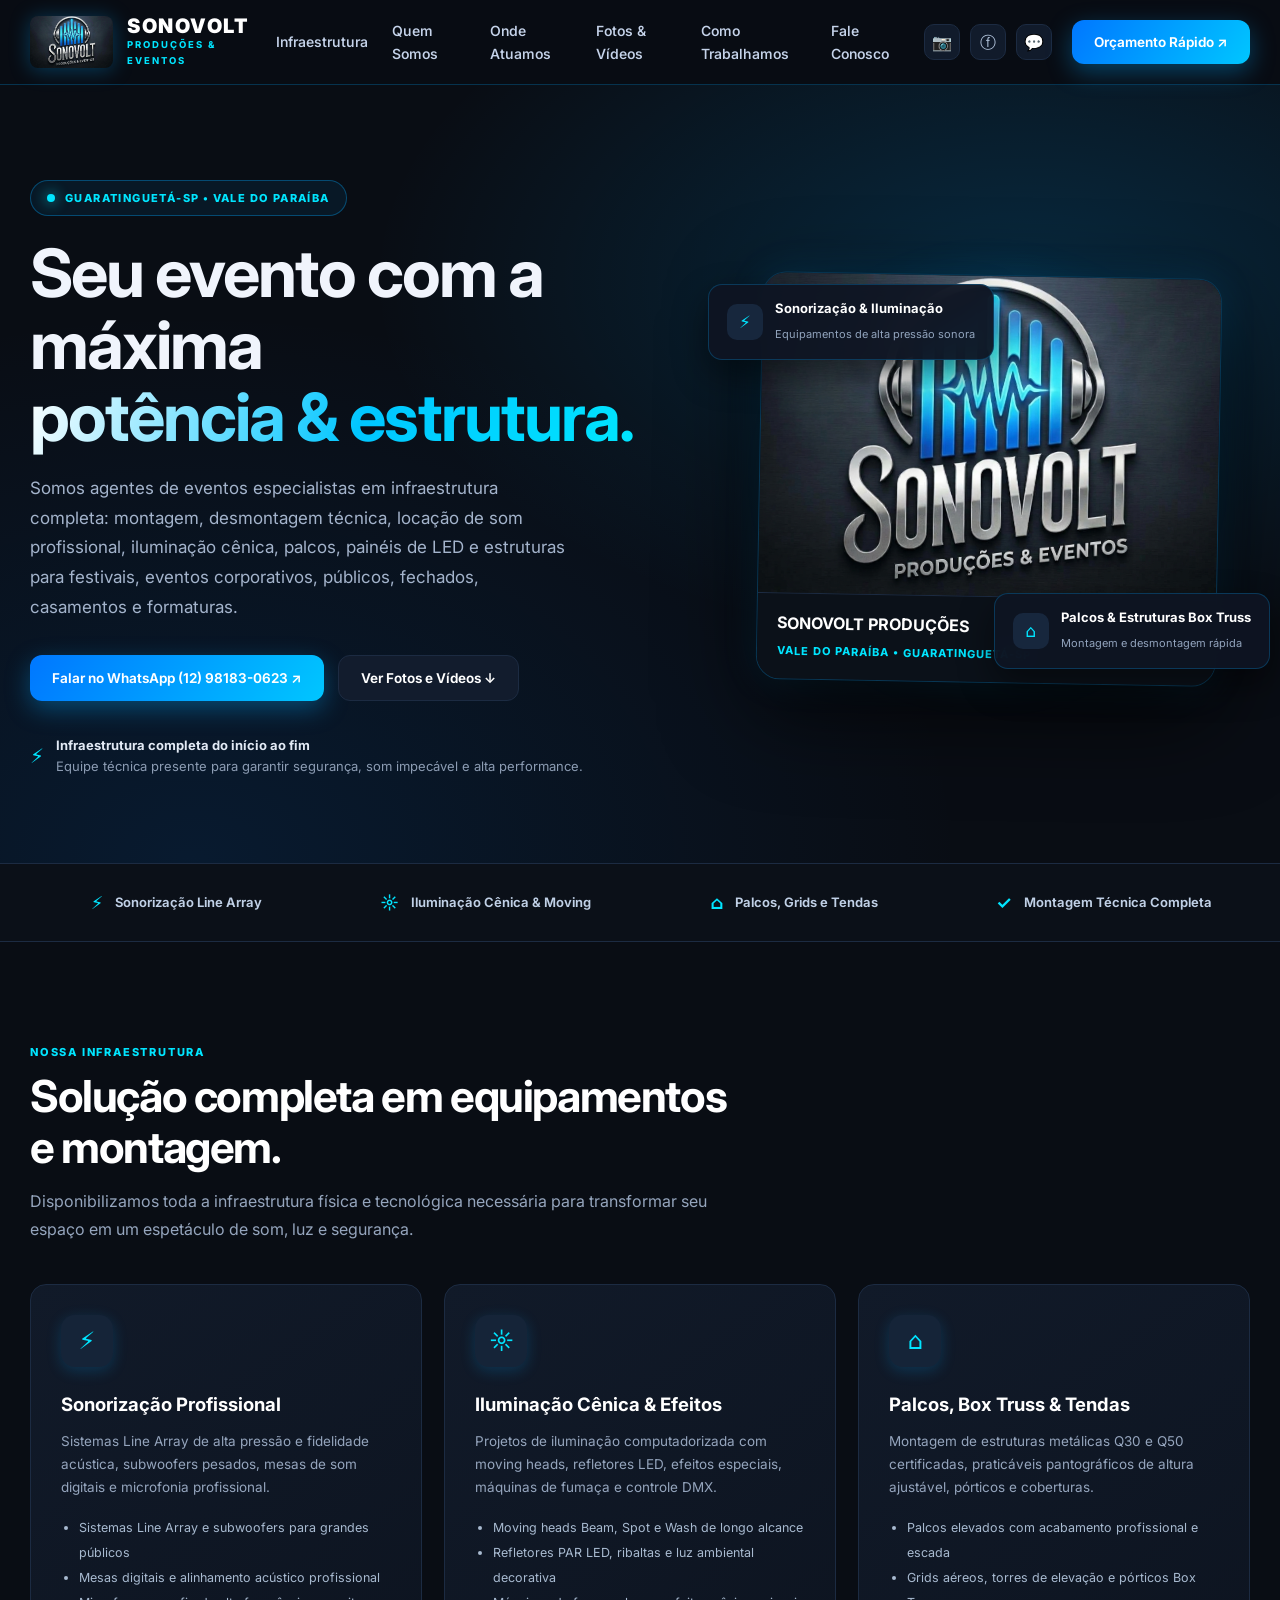
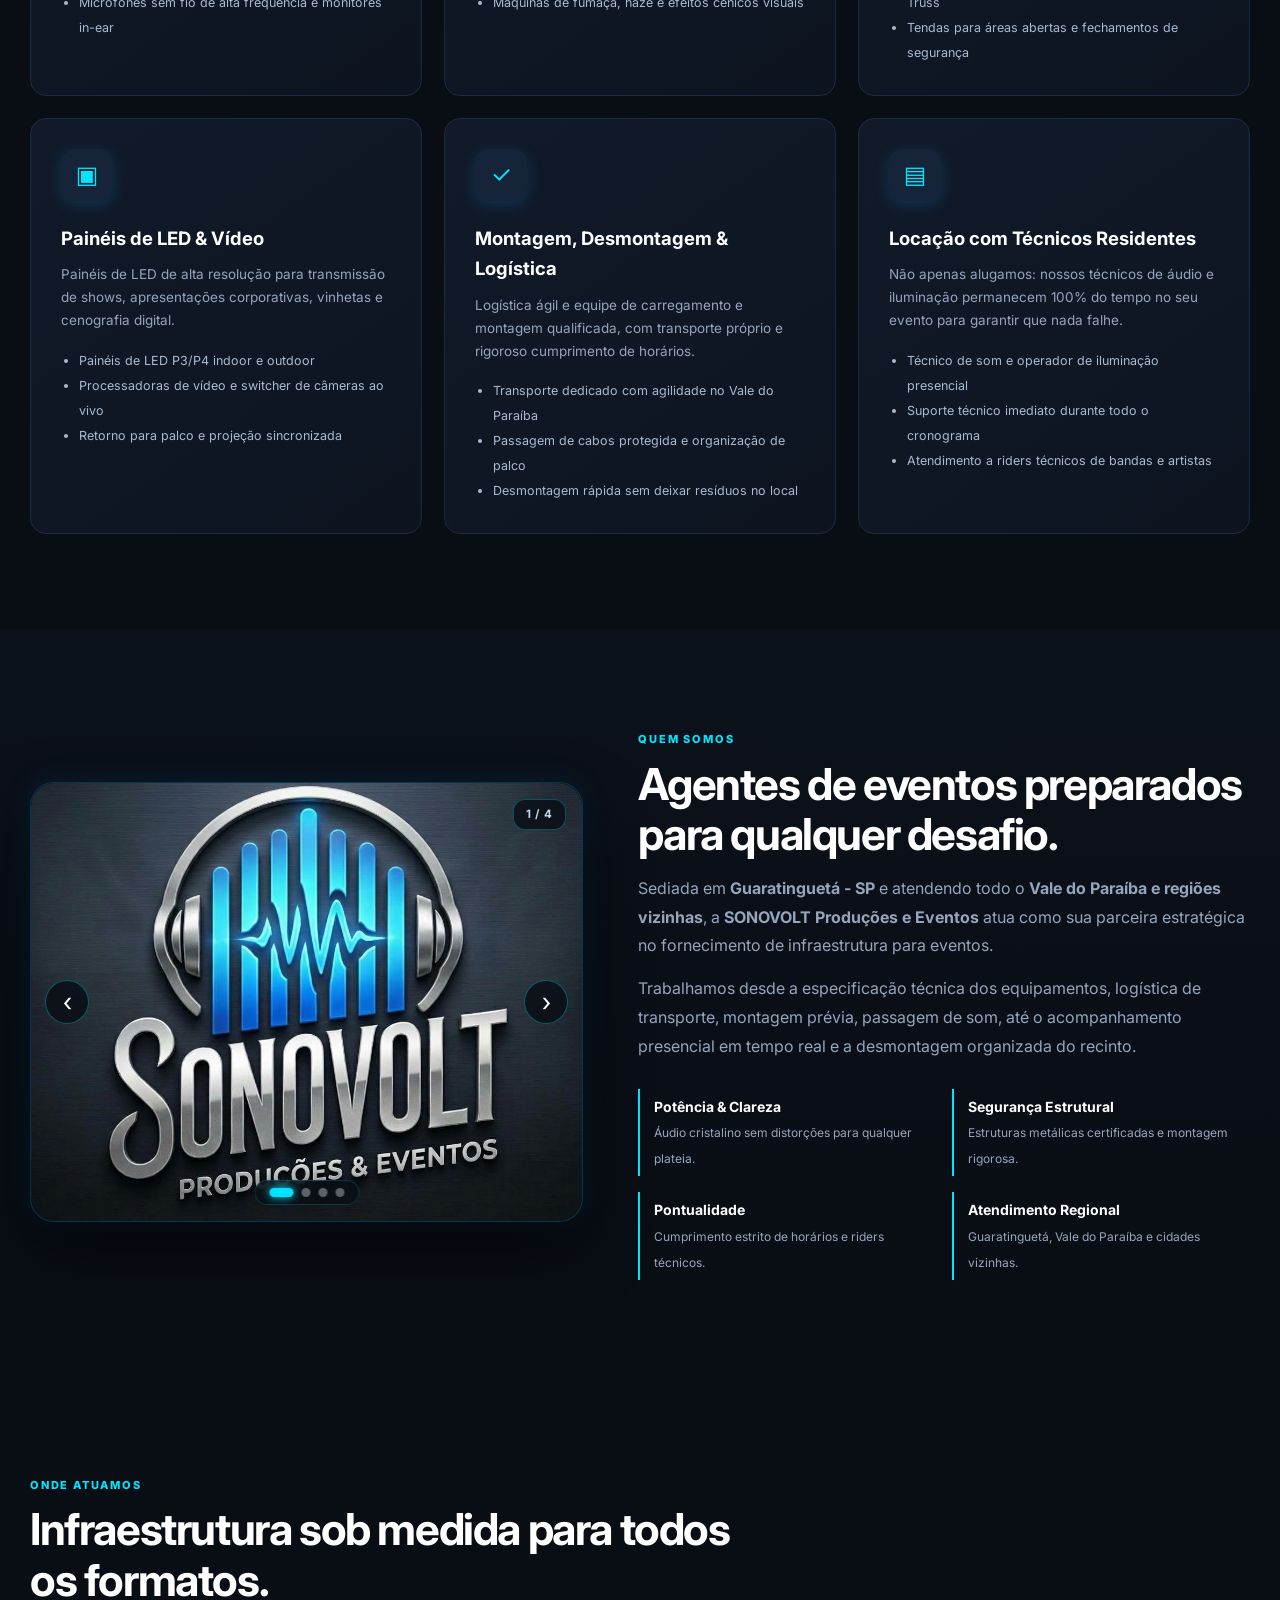
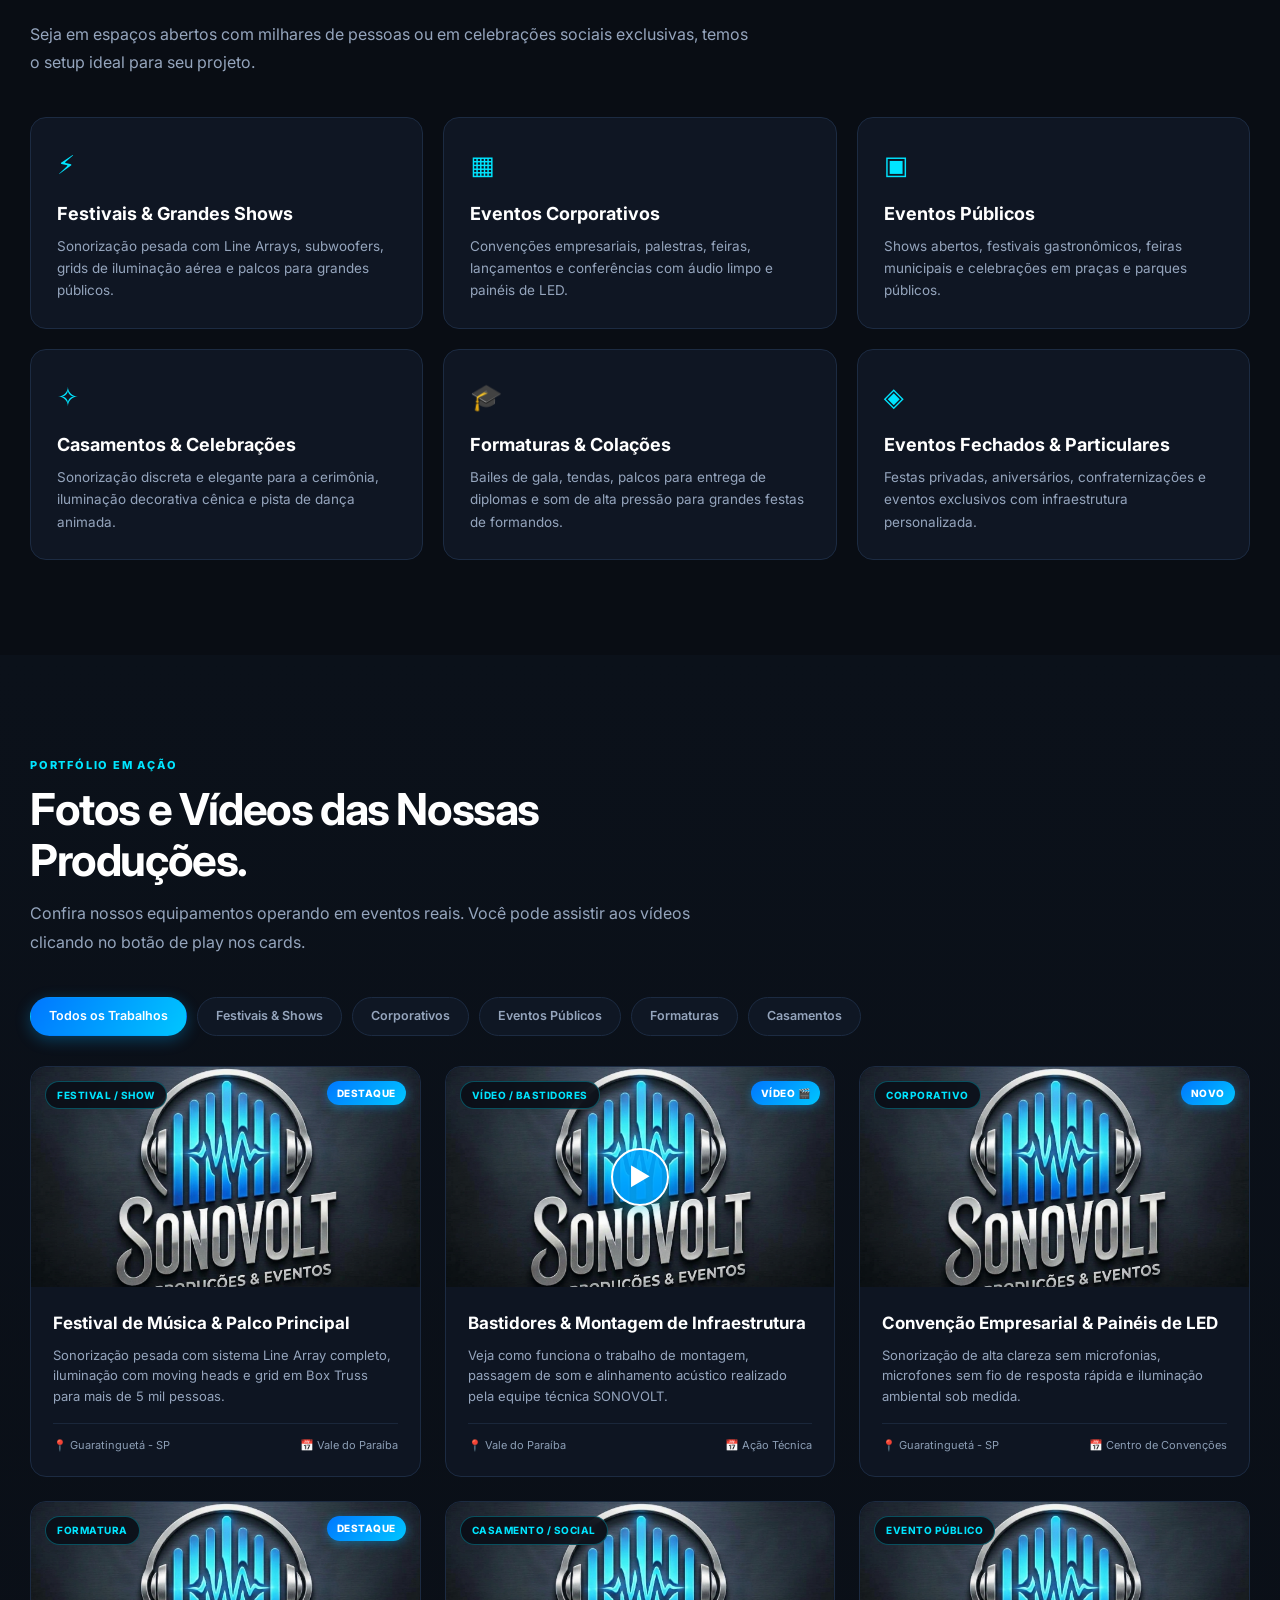
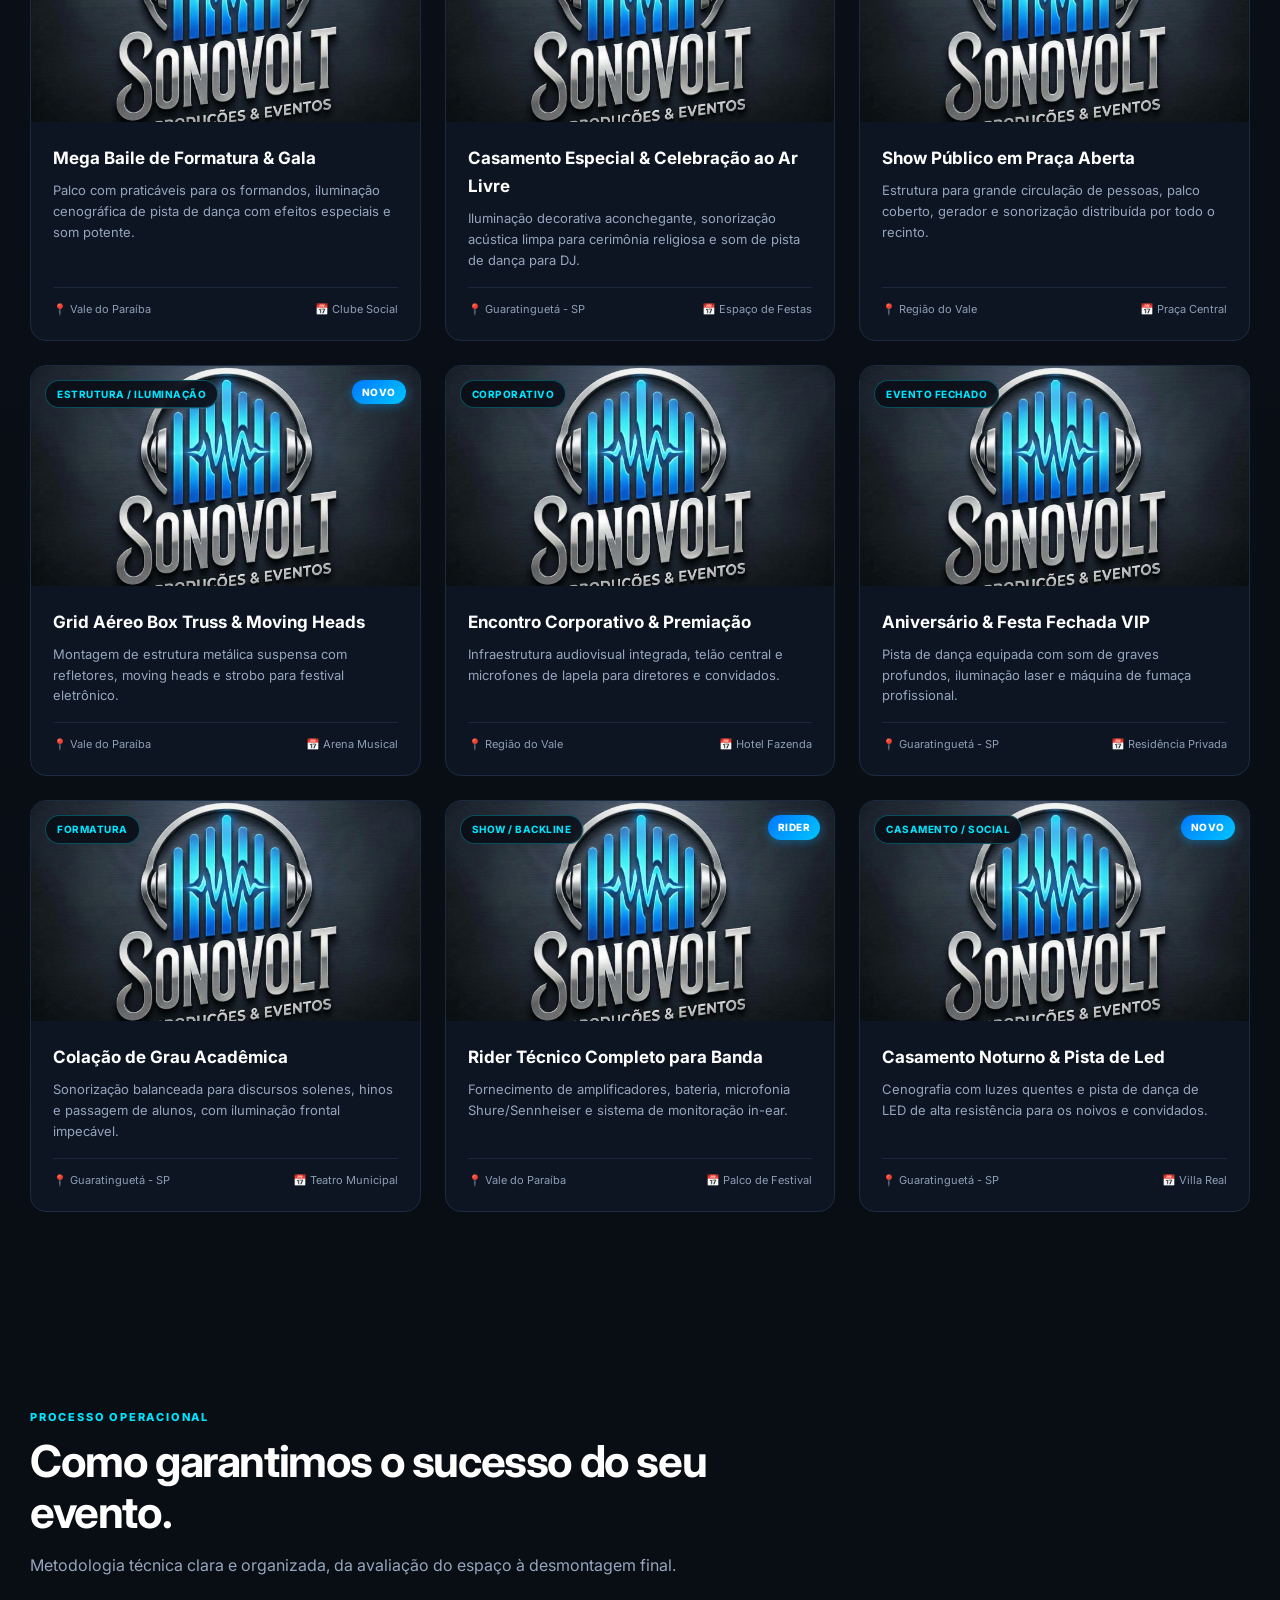
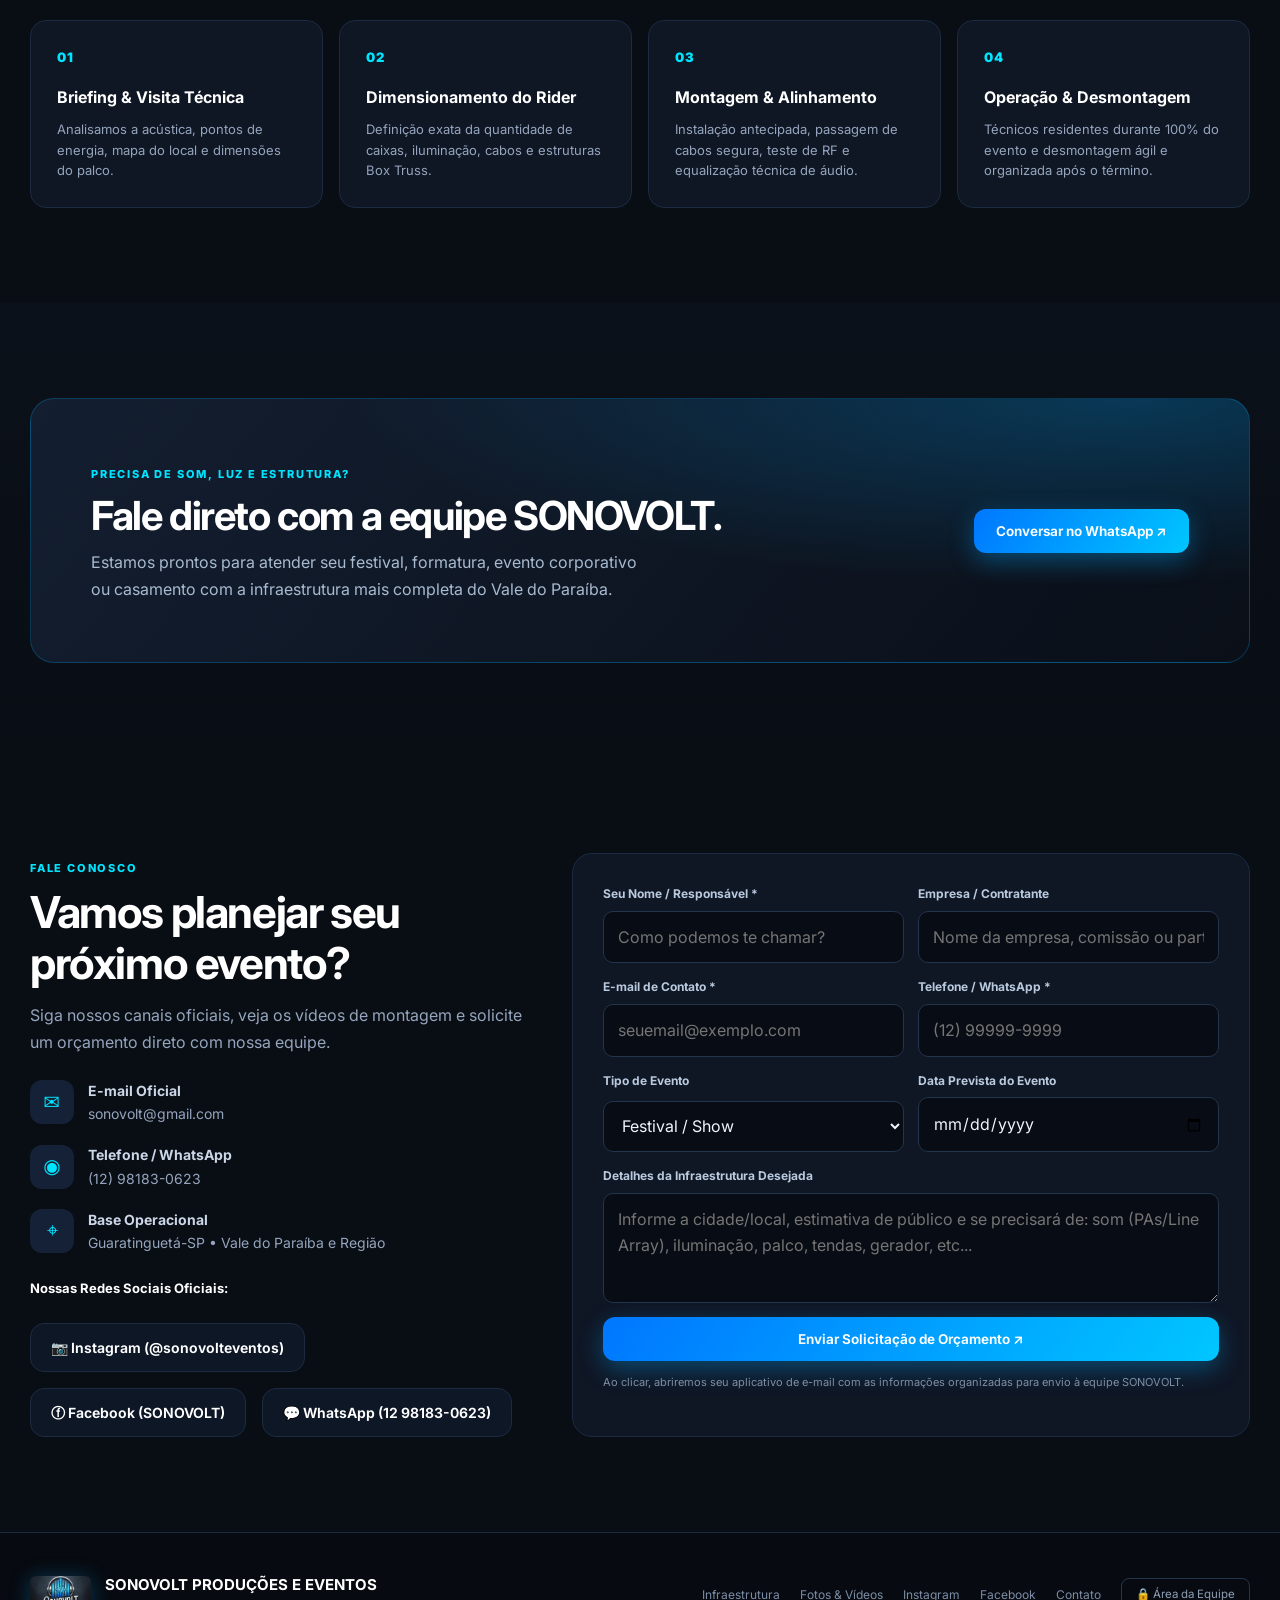
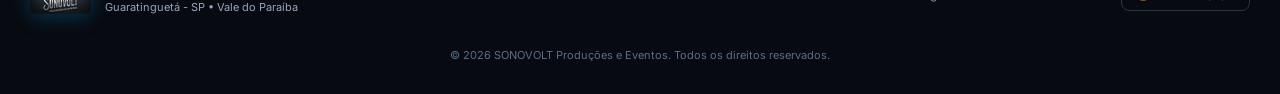
==== commit 42e6f239: "Add files via upload" ====
--- a/index.html
+++ b/index.html
@@ -14,6 +14,7 @@
 
   <!-- Estilo Oficial SONOVOLT -->
   <link rel="stylesheet" href="css/style.css">
+<link rel="stylesheet" href="css/responsive.css">
 </head>
 <body>
 
@@ -316,7 +317,7 @@
               <div class="contact-icon">✉</div>
               <div>
                 <b>E-mail Oficial</b><br>
-                <span id="displayEmail" style="color:var(--muted)">sonovolteventos@gmail.com</span>
+                <span id="displayEmail" style="color:var(--muted)">sonovolt@gmail.com</span>
               </div>
             </div>
             <div class="contact-card">
--- a/css/responsive.css
+++ b/css/responsive.css
@@ -0,0 +1,287 @@
+/* ==========================================================================
+   SONOVOLT Produções e Eventos - Estilos Responsivos Oficiais
+   Garante funcionamento impecável e elegante em Celulares e Tablets
+   ========================================================================== */
+
+/* ------------------------------------------------------------------
+   1. TABLETS E TELAS MÉDIAS (Menor ou igual a 1024px)
+   ------------------------------------------------------------------ */
+@media (max-width: 1024px) {
+  .hero-grid {
+    grid-template-columns: 1fr;
+    gap: 40px;
+    text-align: center;
+  }
+  .hero p {
+    margin: 0 auto;
+  }
+  .hero-actions {
+    justify-content: center;
+  }
+  .hero-note {
+    justify-content: center;
+    text-align: left;
+  }
+  .about-grid {
+    grid-template-columns: 1fr;
+    gap: 36px;
+  }
+  .services-grid {
+    grid-template-columns: repeat(2, 1fr);
+  }
+  .trust-grid {
+    grid-template-columns: repeat(2, 1fr);
+    gap: 14px;
+  }
+}
+
+/* ------------------------------------------------------------------
+   2. SMARTPHONES E TELAS PEQUENAS (Menor ou igual a 768px)
+   ------------------------------------------------------------------ */
+@media (max-width: 768px) {
+  /* Topo Fixo e Compacto - NUNCA quebra ou vaza */
+  .top {
+    position: sticky;
+    top: 0;
+    left: 0;
+    right: 0;
+    z-index: 1000;
+    background: rgba(9, 13, 20, 0.98);
+    backdrop-filter: blur(14px);
+    -webkit-backdrop-filter: blur(14px);
+    border-bottom: 1px solid var(--line-glow);
+  }
+
+  body.editing-active .top {
+    top: 60px;
+  }
+
+  .nav {
+    height: 66px !important;
+    display: flex !important;
+    flex-direction: row !important;
+    flex-wrap: nowrap !important;
+    align-items: center !important;
+    justify-content: space-between !important;
+    gap: 12px !important;
+  }
+
+  .brand {
+    display: flex !important;
+    flex-direction: row !important;
+    align-items: center !important;
+    gap: 10px !important;
+    flex-shrink: 0;
+    min-width: 0;
+  }
+
+  .brand-logo-img {
+    height: 42px !important;
+    max-width: 120px !important;
+    width: auto !important;
+    border-radius: 6px;
+  }
+
+  .brand-text strong {
+    font-size: 15px !important;
+    letter-spacing: 1px;
+    line-height: 1.1;
+  }
+
+  .brand-text small {
+    font-size: 8px !important;
+    letter-spacing: 1px;
+  }
+
+  .nav-right {
+    display: flex !important;
+    flex-direction: row !important;
+    align-items: center !important;
+    gap: 8px !important;
+    flex-shrink: 0;
+  }
+
+  /* No celular, esconde ícones do header para evitar poluição visual */
+  .social-nav-icons {
+    display: none !important;
+  }
+
+  /* Botão rápido compacto no topo (só no desktop é o grandão) */
+  .nav-right > .btn.primary.zap-link {
+    padding: 7px 12px !important;
+    font-size: 12px !important;
+    border-radius: 8px !important;
+    white-space: nowrap;
+  }
+
+  /* Botão Menu Hambúrguer */
+  .menu-toggle {
+    display: grid !important;
+    place-items: center;
+    width: 40px;
+    height: 40px;
+    padding: 0;
+    border: 1px solid var(--line-glow);
+    border-radius: 10px;
+    background: #111b2b;
+    color: var(--electric-cyan);
+    font-size: 20px;
+    cursor: pointer;
+  }
+
+  /* Menu Gaveta Dropdown quando aberto */
+  .links {
+    display: none;
+    position: fixed;
+    top: 66px;
+    left: 0;
+    right: 0;
+    background: #090d14;
+    border-bottom: 2px solid var(--electric-cyan);
+    padding: 22px 20px;
+    flex-direction: column;
+    align-items: stretch;
+    gap: 16px;
+    box-shadow: 0 25px 50px rgba(0, 0, 0, 0.9);
+    z-index: 999;
+    max-height: calc(100vh - 75px);
+    overflow-y: auto;
+  }
+
+  .links.open {
+    display: flex !important;
+  }
+
+  .links a {
+    font-size: 16px;
+    padding: 8px 0;
+    border-bottom: 1px solid rgba(255, 255, 255, 0.05);
+    color: #e2eaf5;
+  }
+
+  /* Hero Section no Mobile */
+  .hero {
+    padding: 45px 0 40px !important;
+  }
+
+  .hero h1 {
+    font-size: clamp(28px, 7vw, 40px) !important;
+    letter-spacing: -1px;
+    line-height: 1.15;
+  }
+
+  .hero p {
+    font-size: 14.5px !important;
+    line-height: 1.6;
+  }
+
+  .eyebrow {
+    font-size: 10px;
+    padding: 6px 12px;
+    margin-bottom: 16px;
+  }
+
+  .hero-actions {
+    flex-direction: column;
+    gap: 12px;
+    width: 100%;
+  }
+
+  .hero-actions .btn {
+    width: 100%;
+    padding: 12px 18px;
+    font-size: 14px;
+  }
+
+  .hero-art {
+    min-height: auto;
+    margin-top: 10px;
+  }
+
+  .visual-card {
+    width: 100%;
+    transform: none;
+  }
+
+  .visual-card img {
+    height: 230px;
+  }
+
+  .floating {
+    display: none; /* Esconde floats decorativos para não poluir tela pequena */
+  }
+
+  /* Grids no Mobile */
+  .services-grid {
+    grid-template-columns: 1fr;
+    gap: 16px;
+  }
+
+  .service-card {
+    padding: 22px;
+  }
+
+  .portfolio-grid {
+    grid-template-columns: 1fr !important;
+    gap: 20px;
+  }
+
+  .about-visual {
+    height: 280px;
+  }
+
+  .about-nav-btn {
+    width: 38px;
+    height: 38px;
+    font-size: 22px;
+  }
+
+  .trust-grid {
+    grid-template-columns: 1fr;
+    padding: 16px 0;
+    gap: 10px;
+  }
+
+  .trust-item {
+    font-size: 12.5px;
+    justify-content: flex-start;
+    padding: 0 16px;
+  }
+
+  .section {
+    padding: 55px 0;
+  }
+
+  .section h2 {
+    font-size: 26px;
+    letter-spacing: -0.8px;
+  }
+
+  .pillars {
+    grid-template-columns: 1fr;
+  }
+
+  .contact-grid {
+    grid-template-columns: 1fr;
+    gap: 30px;
+  }
+}
+
+/* ------------------------------------------------------------------
+   3. DISPOSITIVOS MUITO ESTREITOS (Menor ou igual a 420px)
+   ------------------------------------------------------------------ */
+@media (max-width: 420px) {
+  .brand-text strong {
+    font-size: 13.5px !important;
+  }
+  .brand-text small {
+    display: none; /* Em telas muito finas, esconde o subtítulo para economizar espaço */
+  }
+  .brand-logo-img {
+    height: 36px !important;
+    max-width: 90px !important;
+  }
+  .nav-right > .btn.primary.zap-link {
+    display: none; /* No topo muito estreito, deixa só o menu hambúrguer */
+  }
+}
